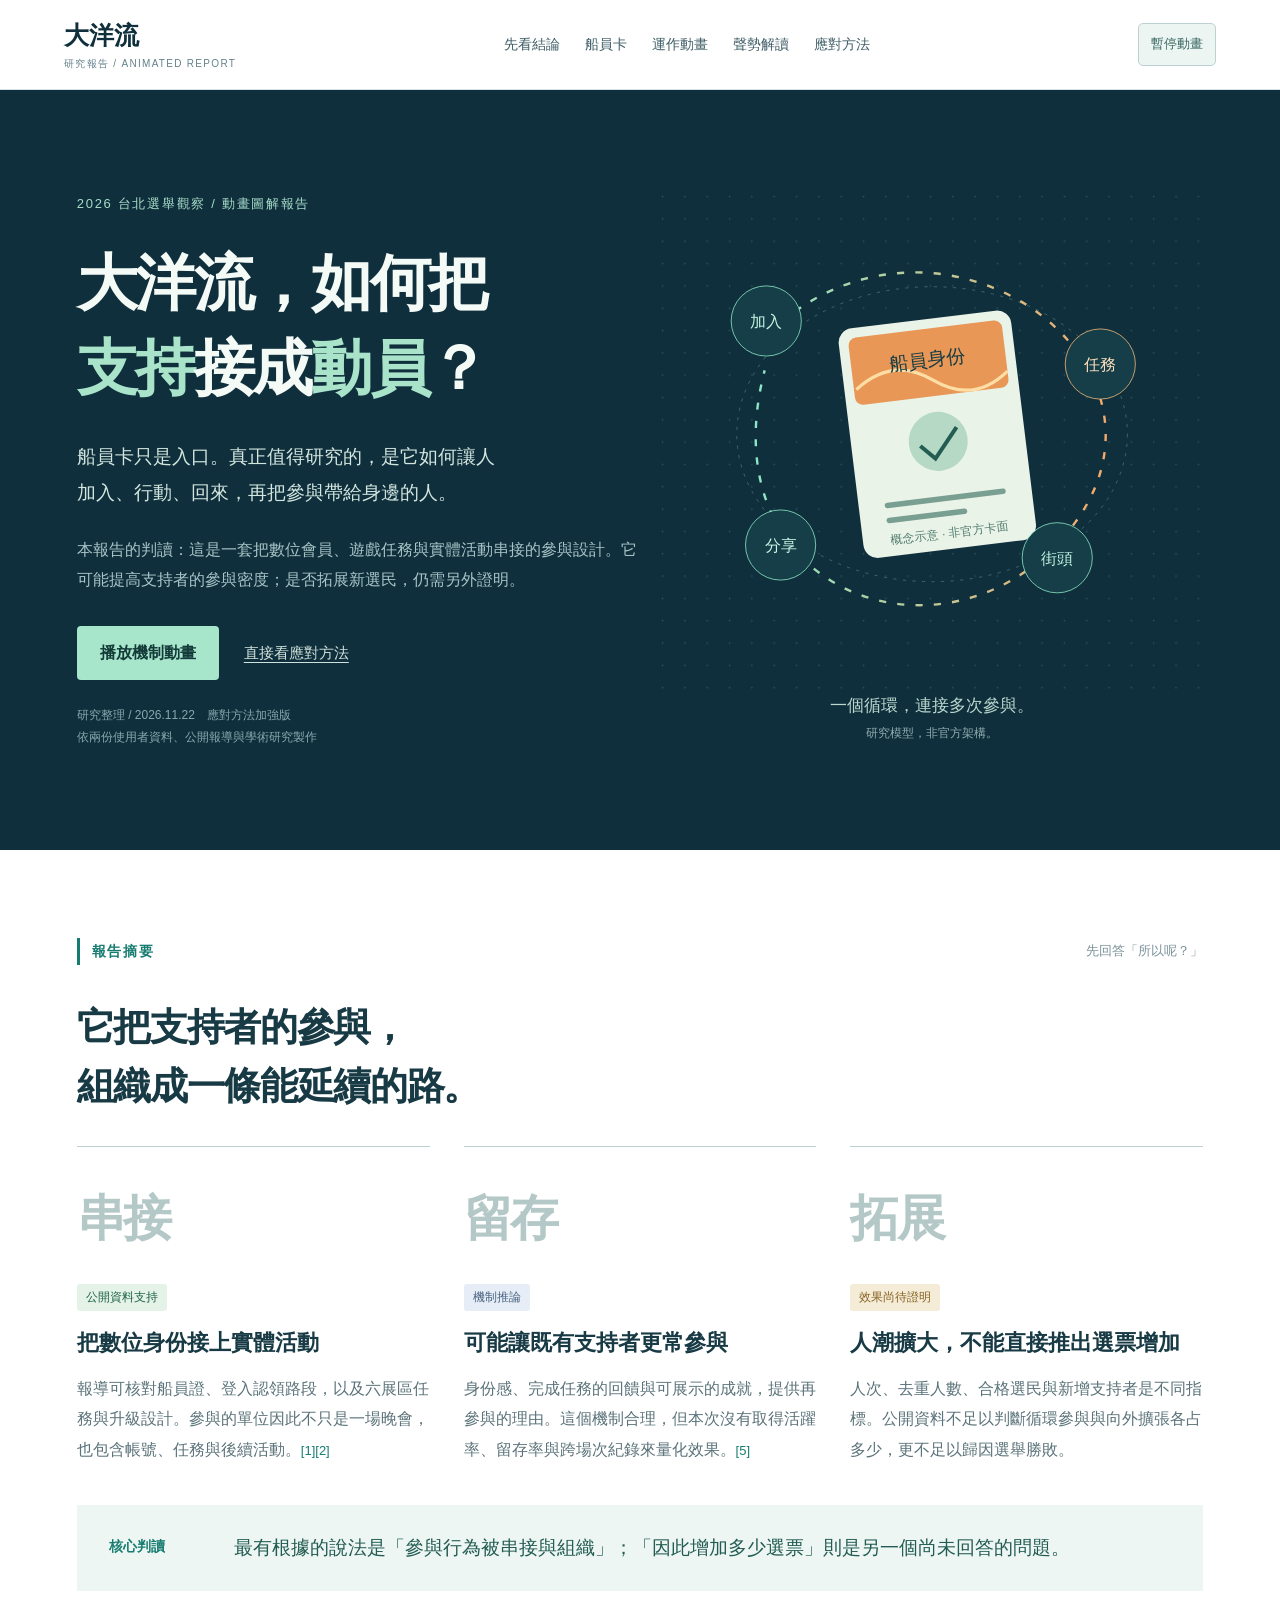
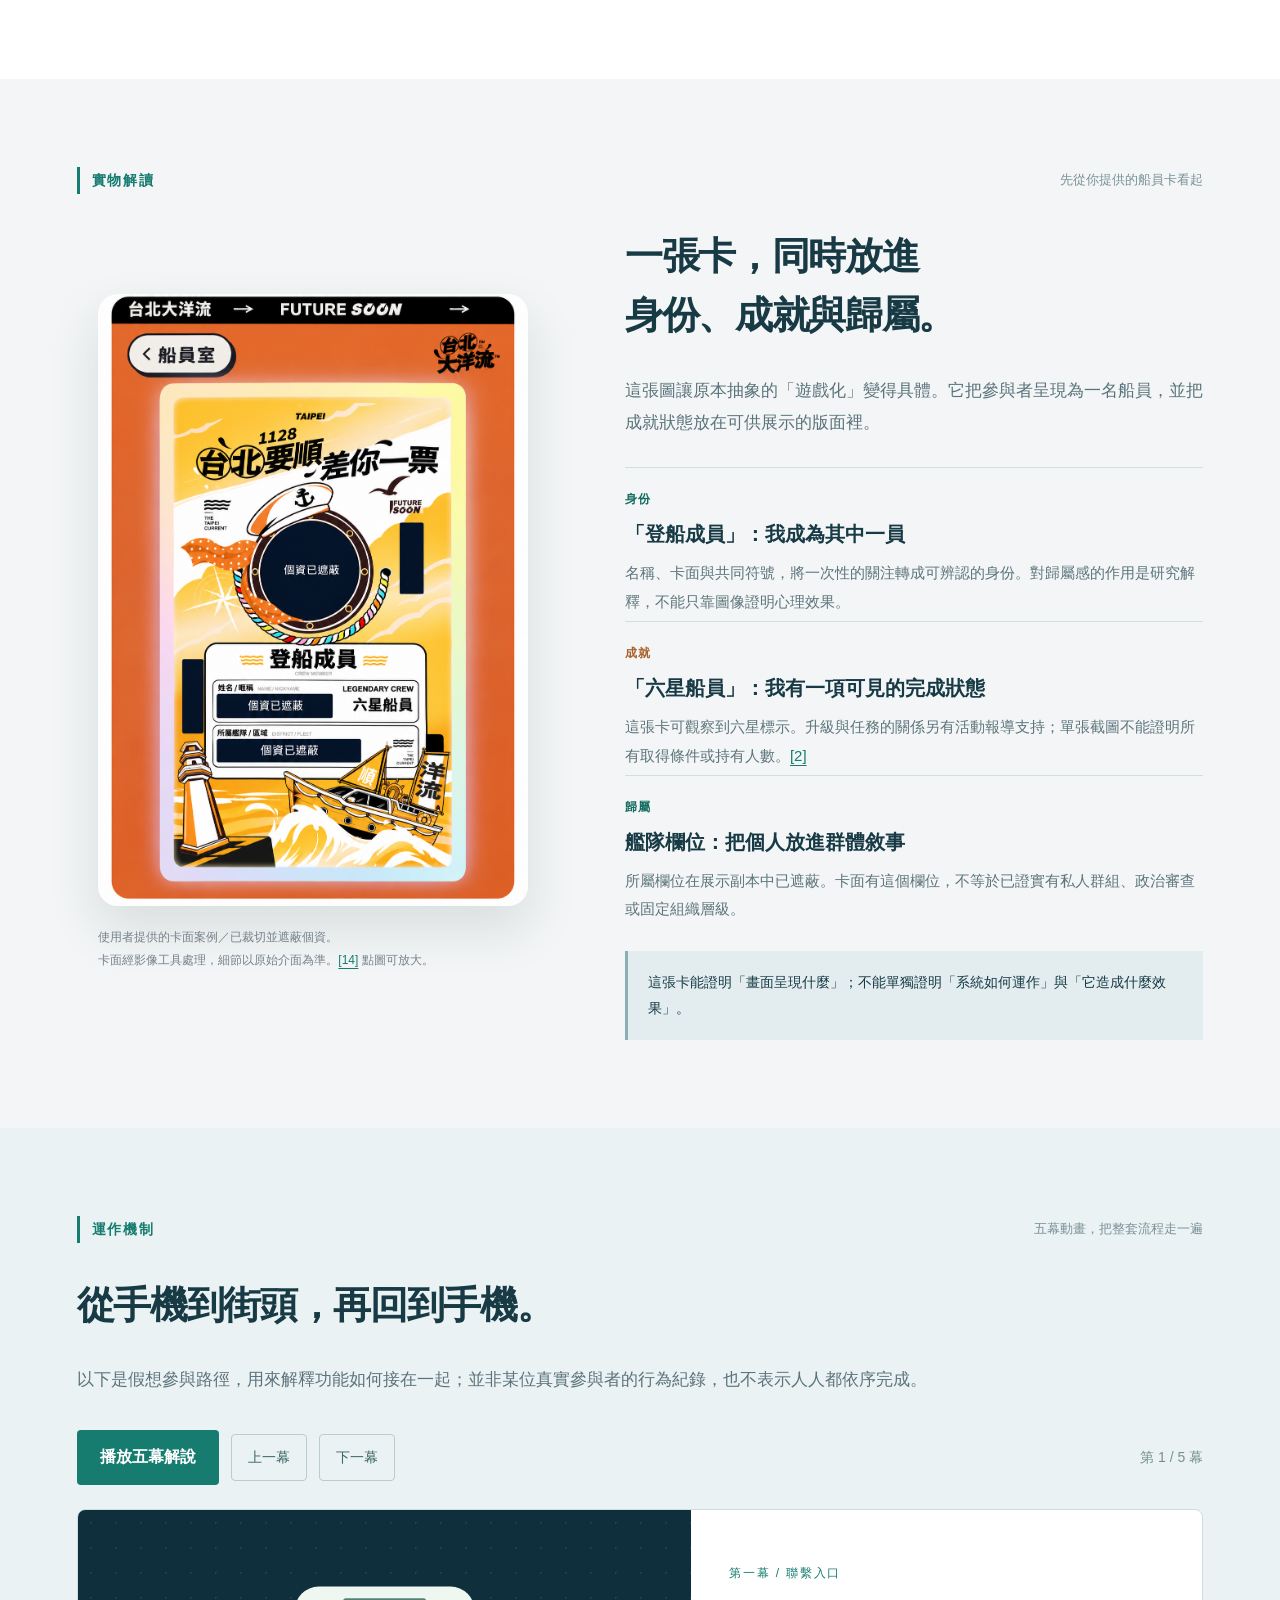
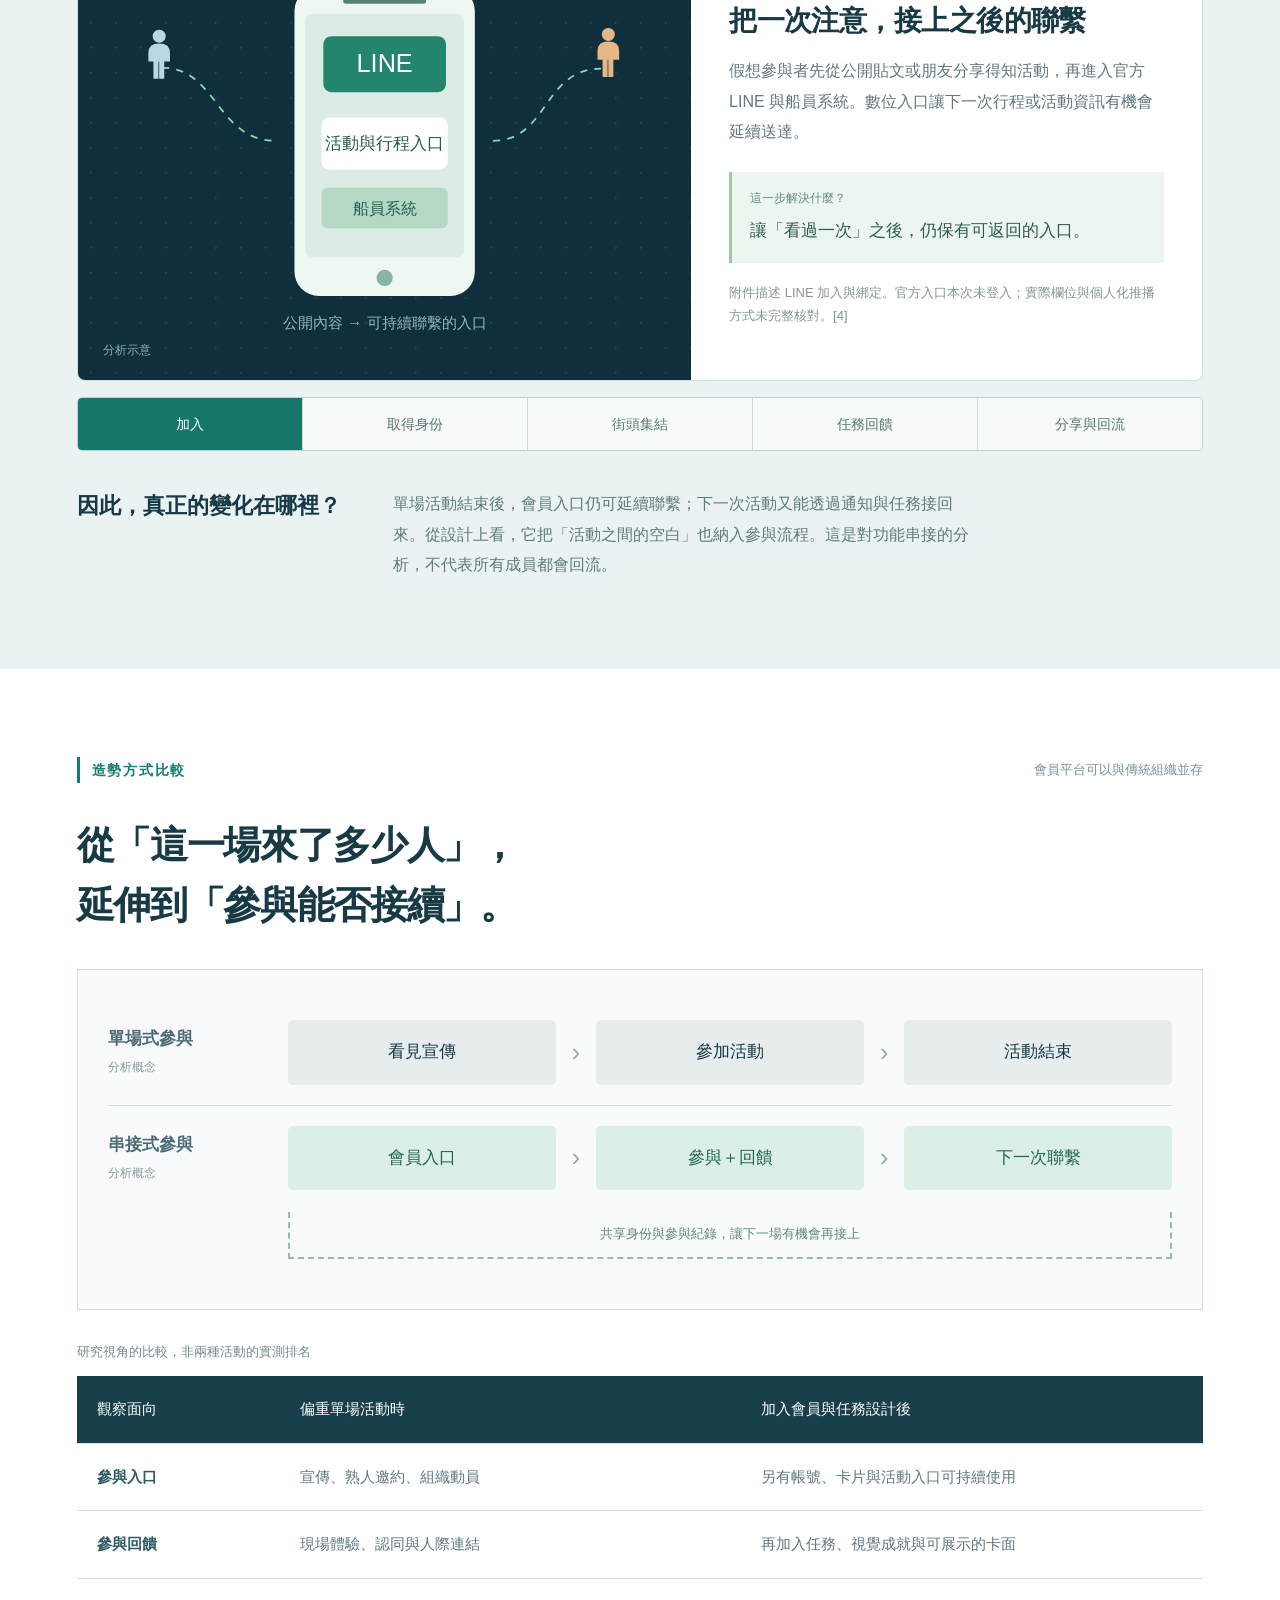
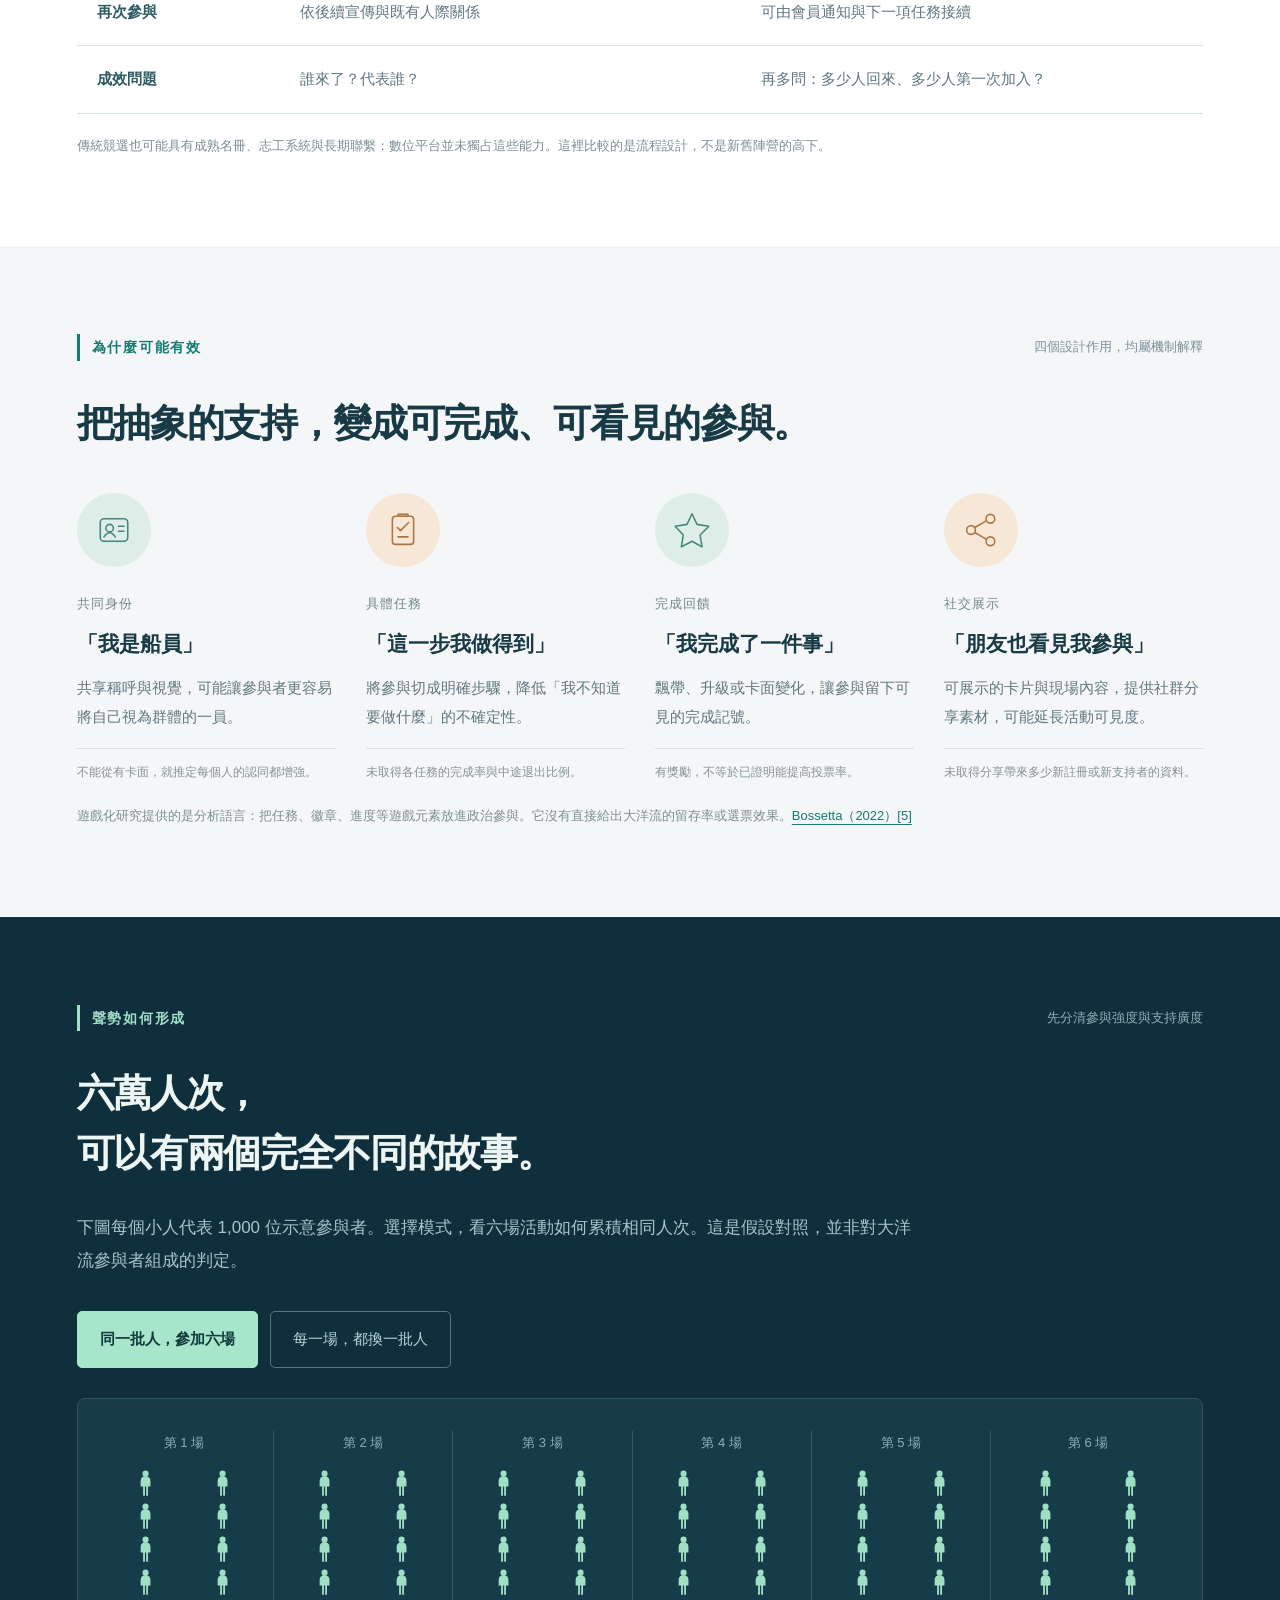
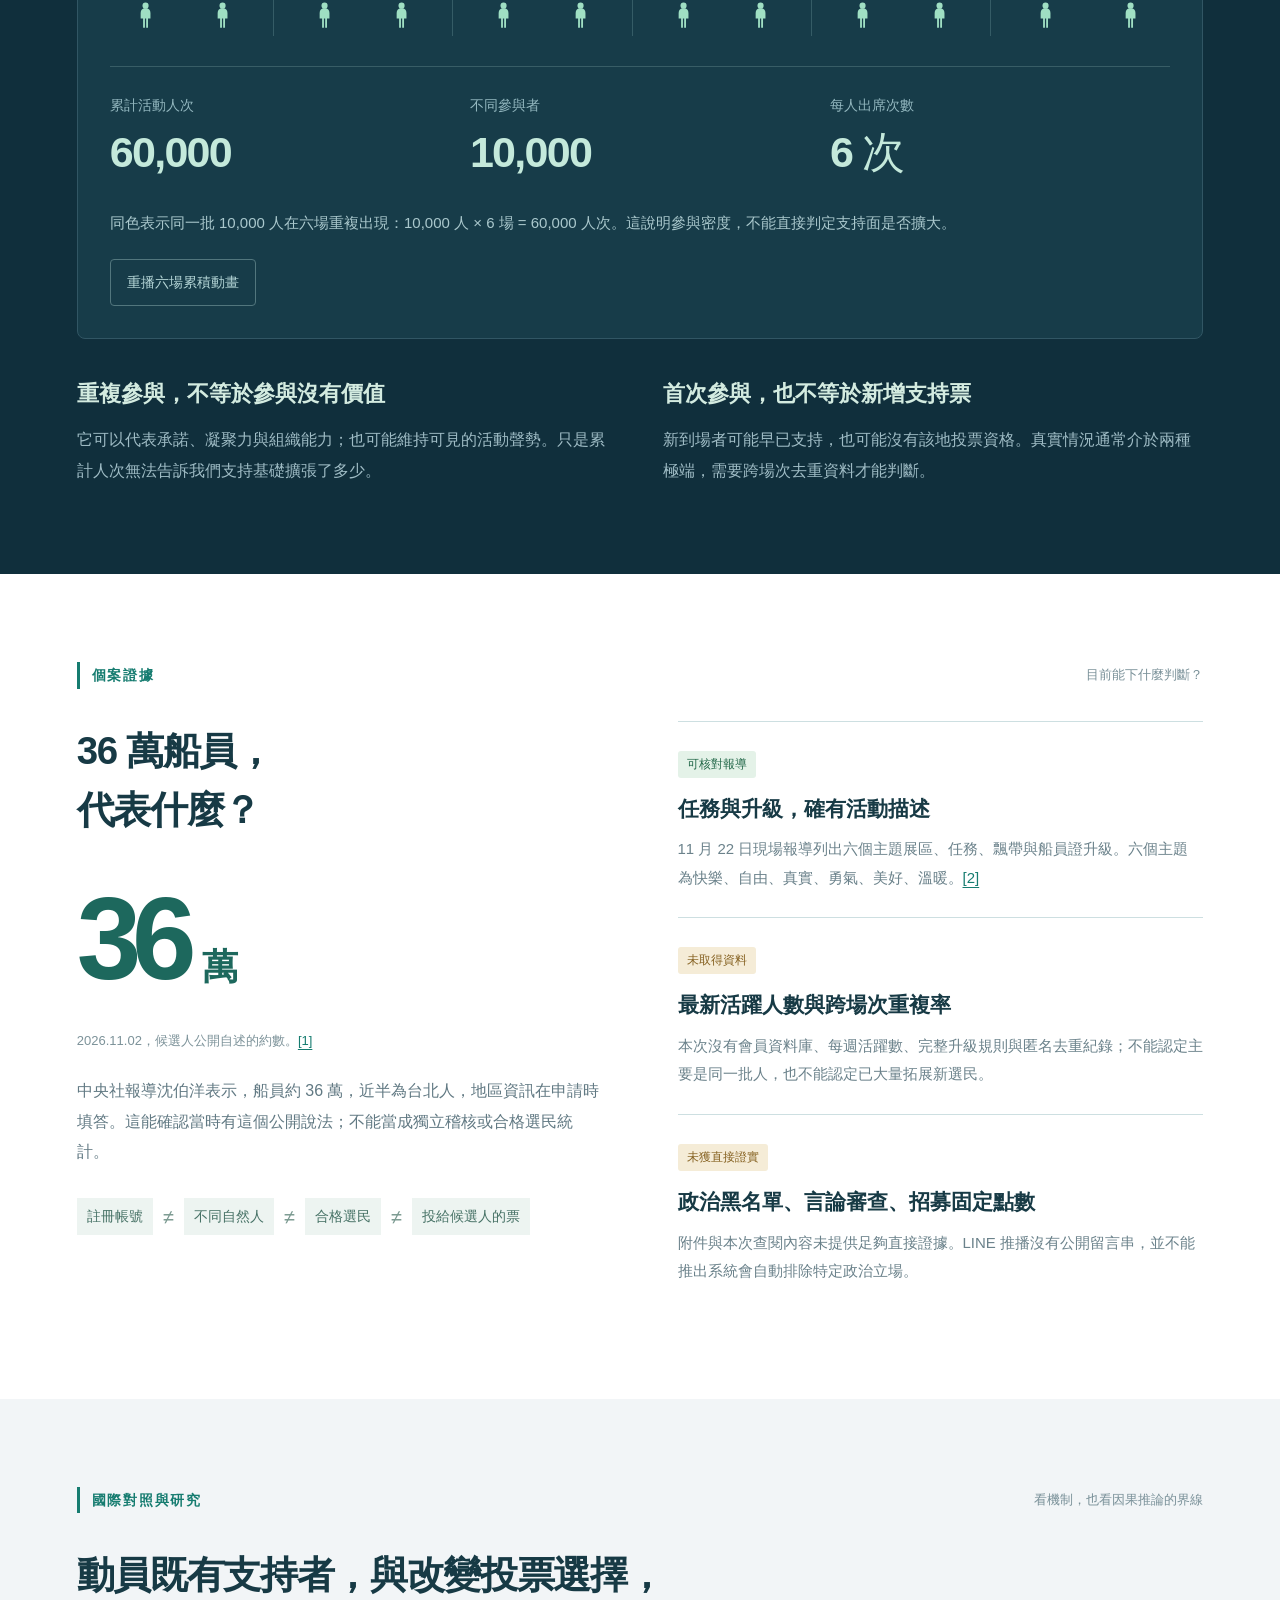
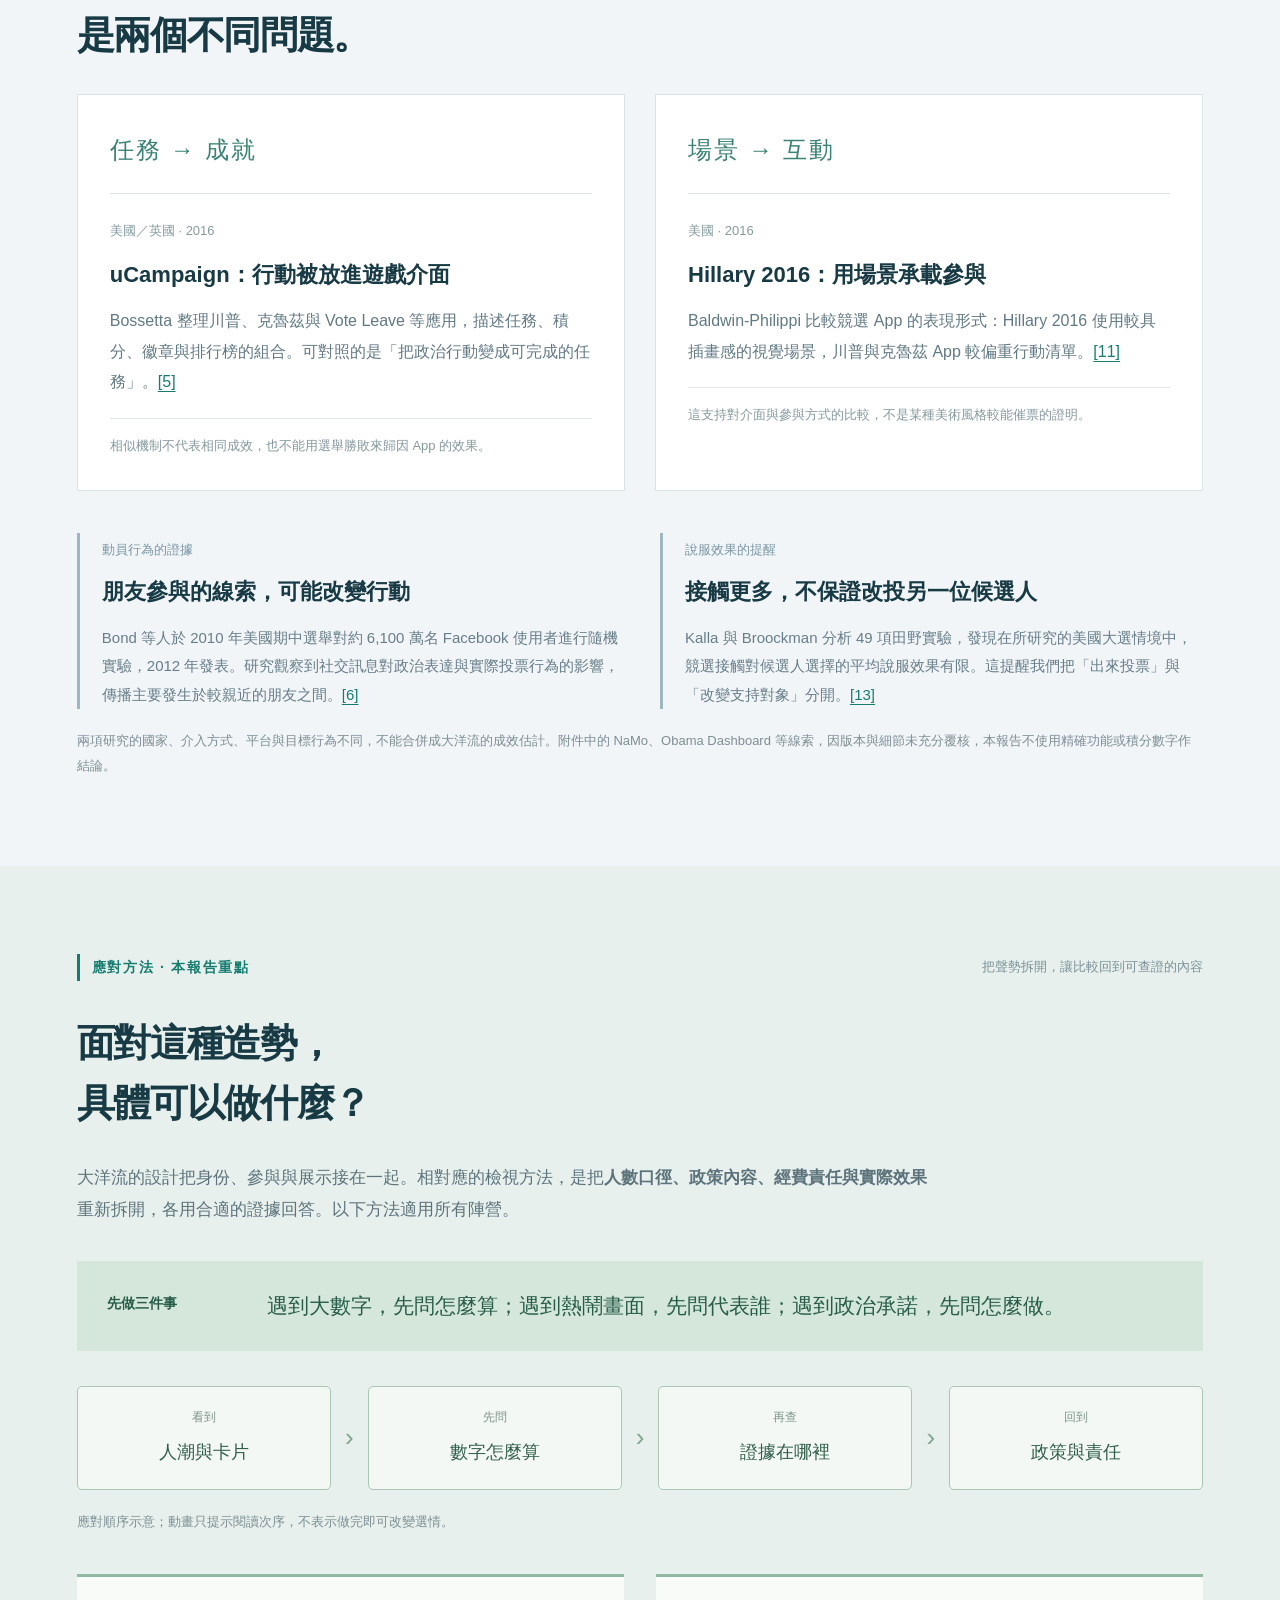
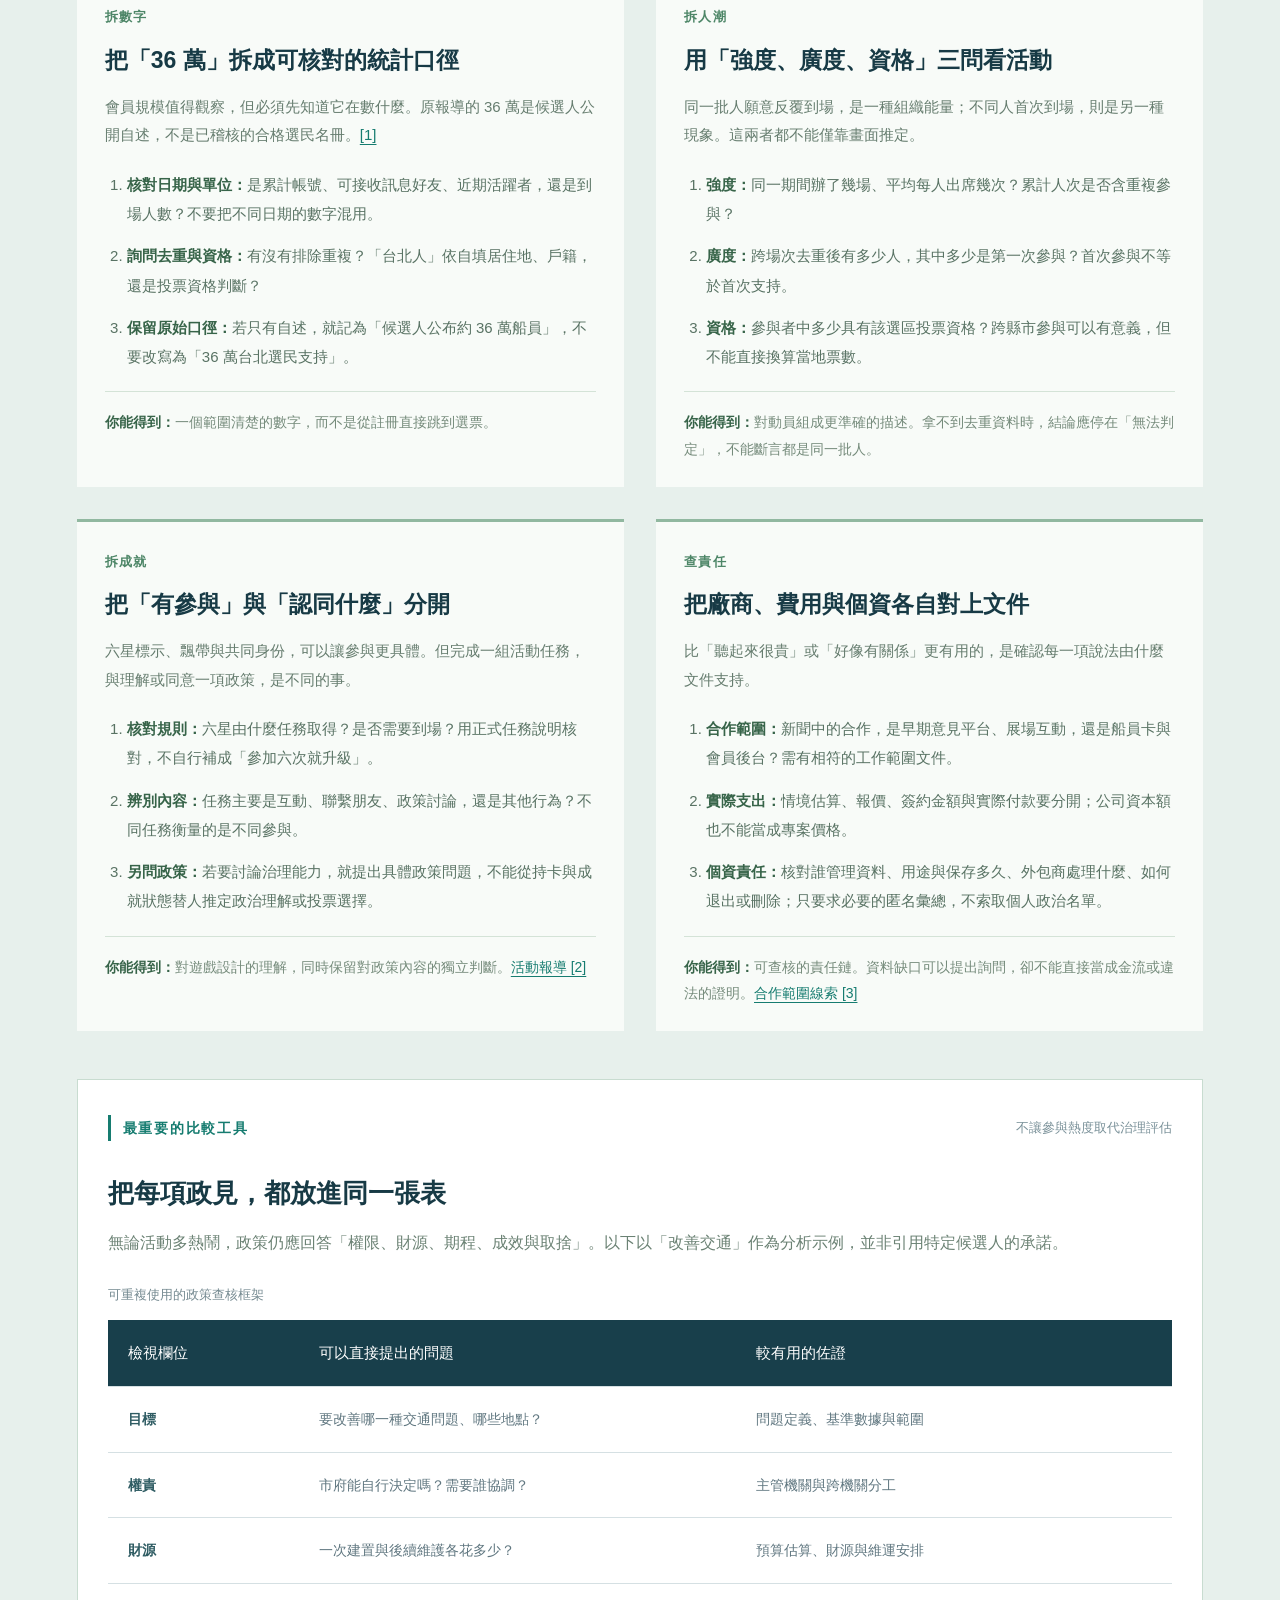
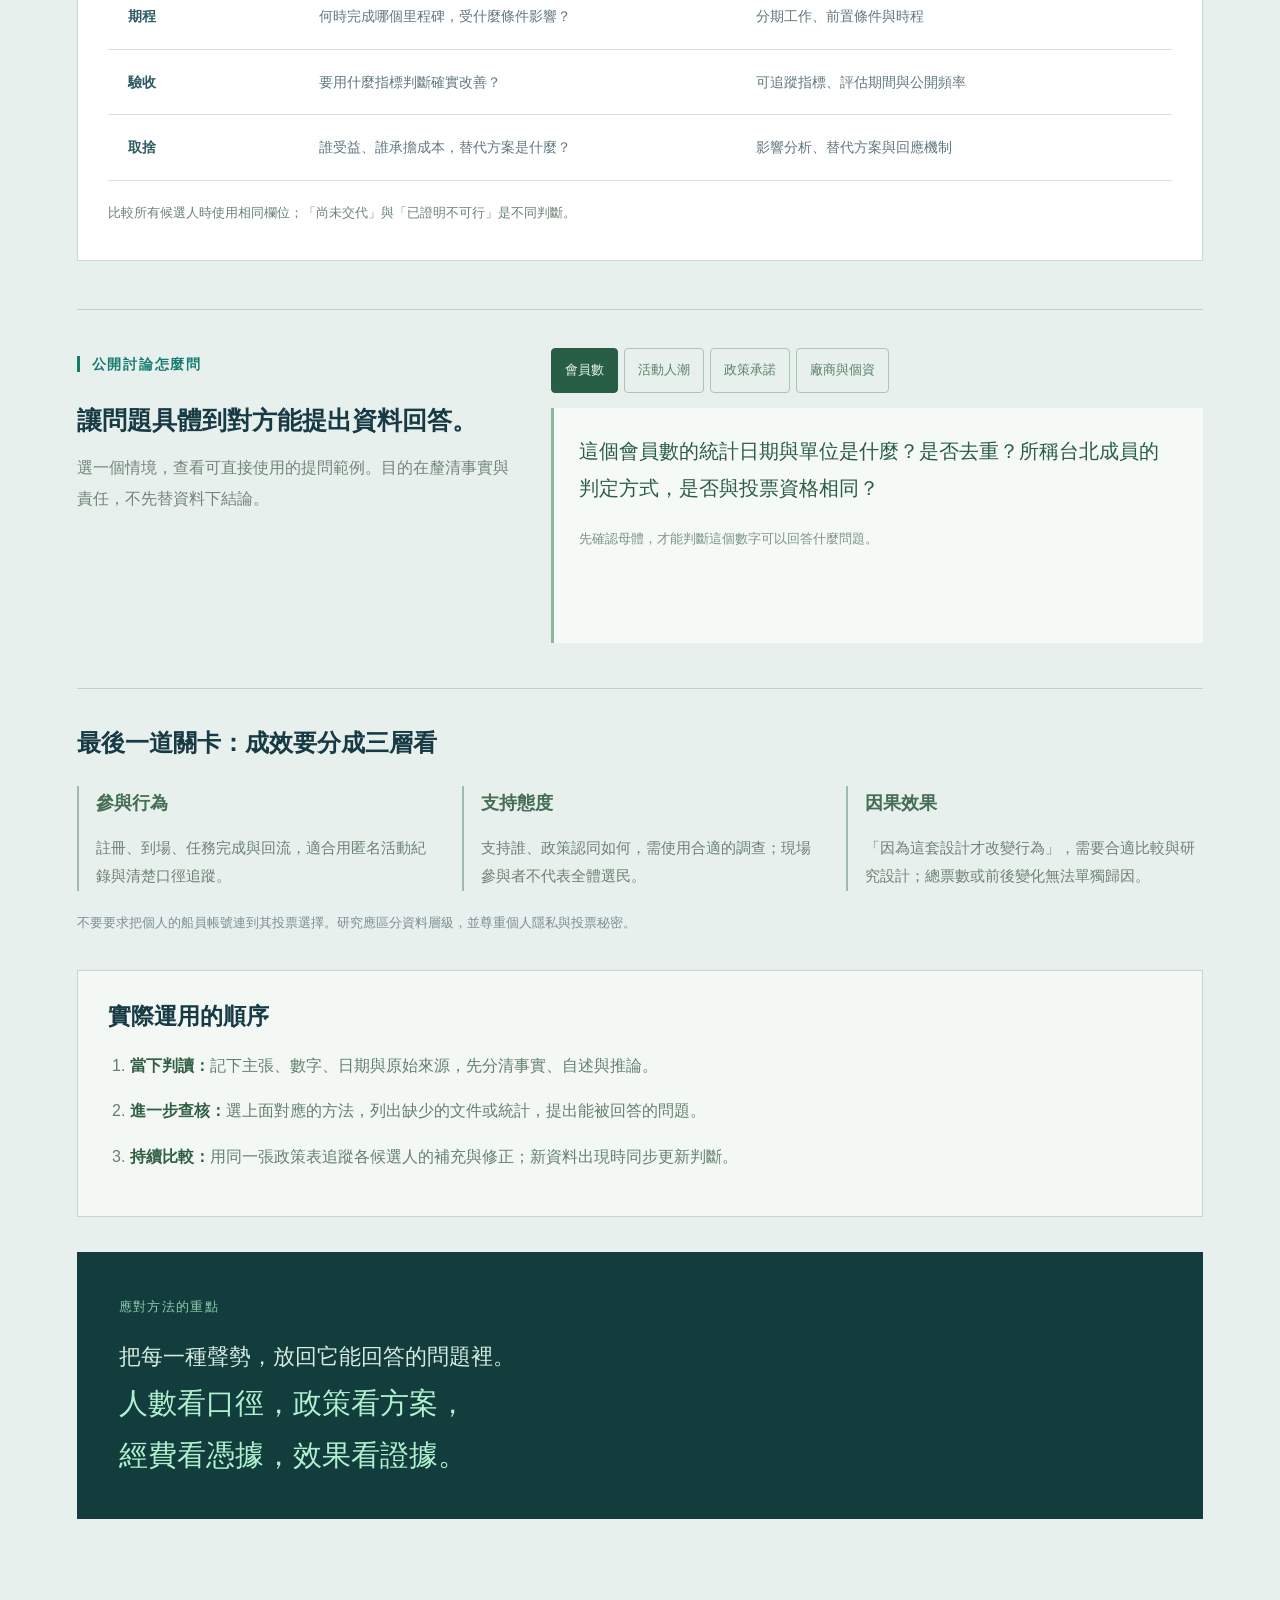
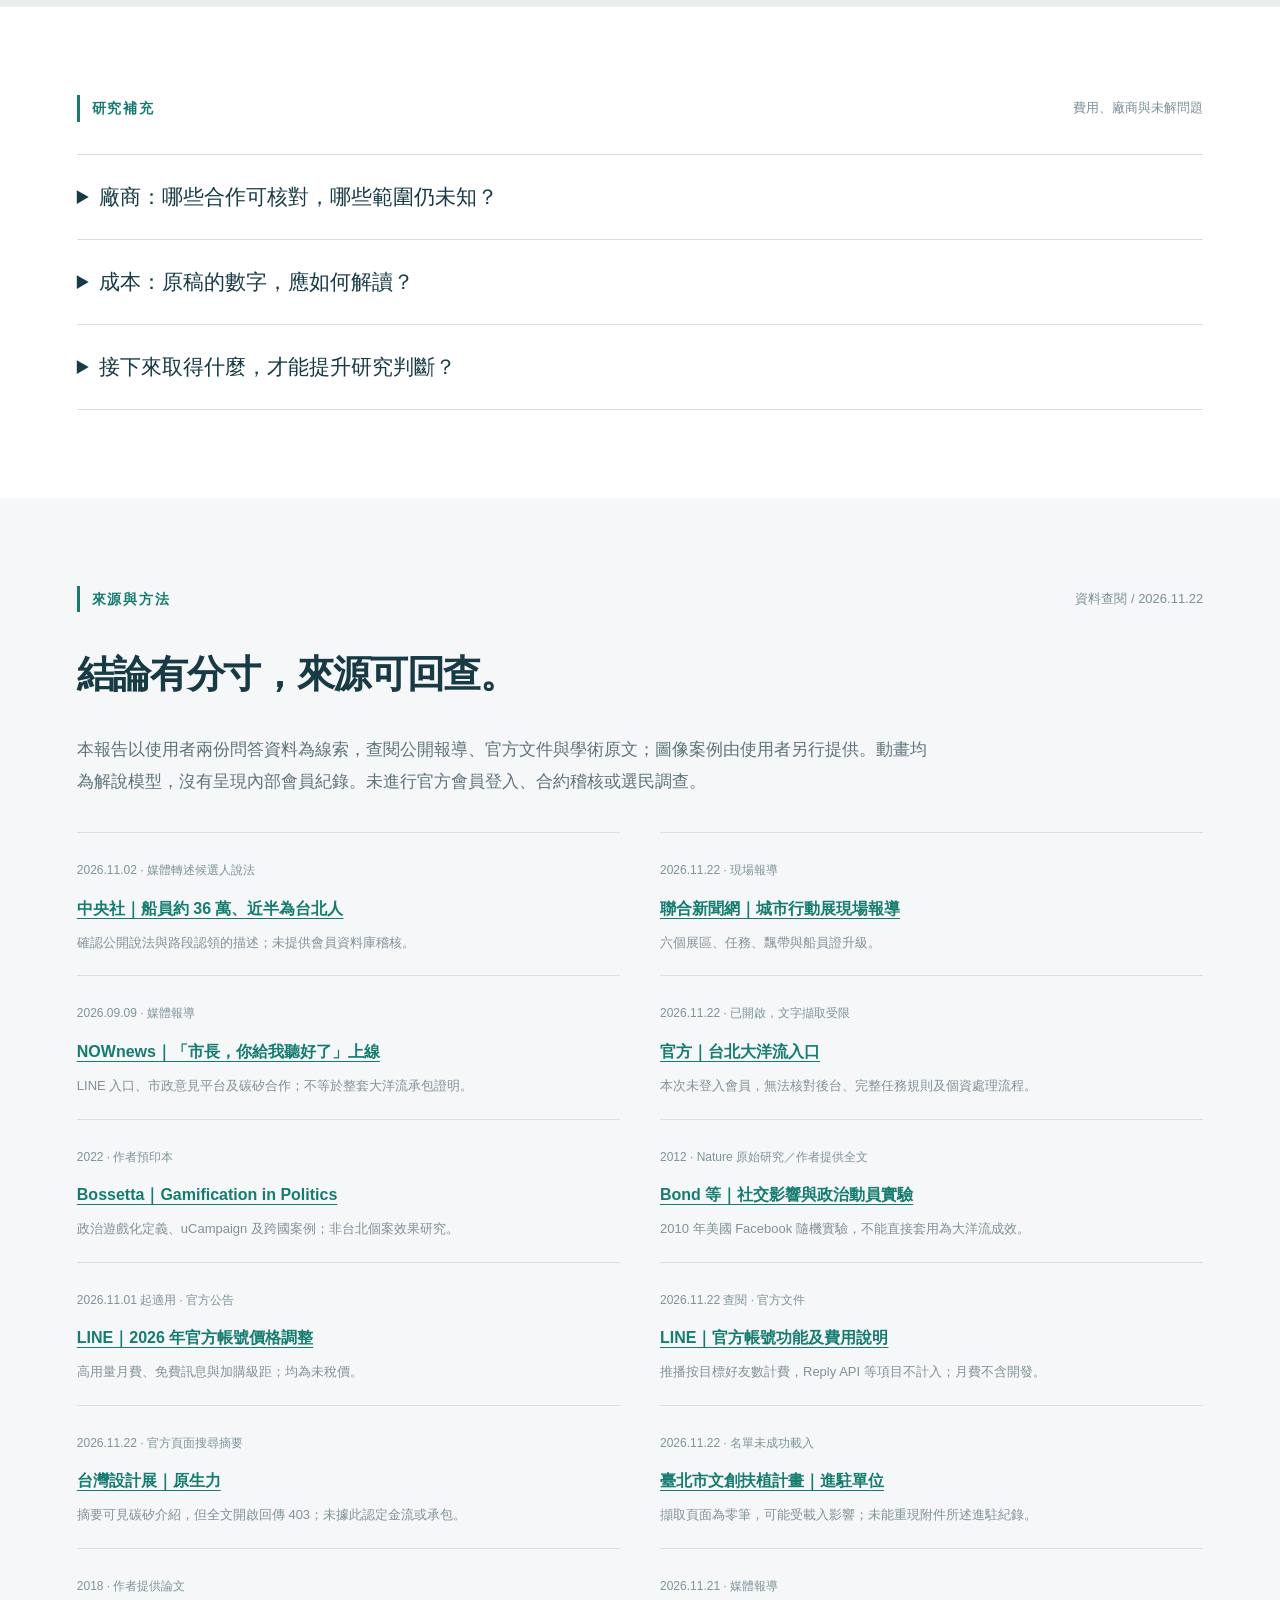
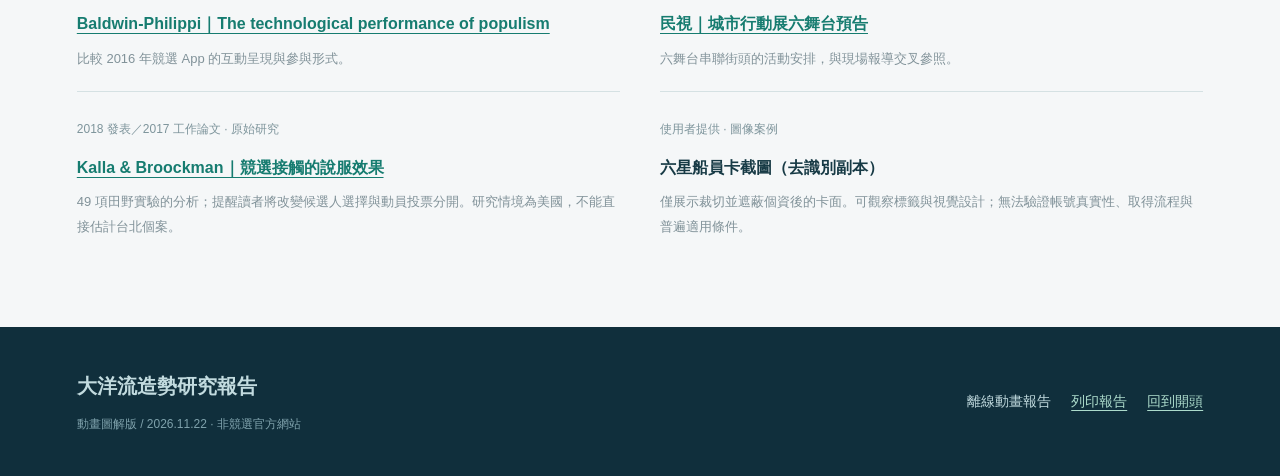
==== assets/ocean-current-report-standalone.html @ 0e842930 "feat: publish illustrated ocean-current report with response methods" ====
<!DOCTYPE html><html lang="zh-Hant"><head><meta charset="UTF-8"><meta name="viewport" content="width=device-width,initial-scale=1"><title>大洋流造勢研究報告｜從船員卡到持續動員</title><meta name="description" content="動畫研究報告：從去識別船員卡案例出發，解析身份、任務、街頭與分享如何串接，並區分參與密度、支持廣度與選票效果。"><meta property="og:type" content="website"><meta property="og:title" content="大洋流造勢研究報告｜動畫圖解版"><meta property="og:description" content="動畫拆解大洋流造勢，並提供數字查核、人潮判讀、政策比較、廠商與個資查核的具體應對方法。"><meta property="og:url" content="https://maskywg.github.io/ocean-current-report-20261122/"><meta property="og:image" content="https://maskywg.github.io/ocean-current-report-20261122/assets/share-response-20261122.png"><meta property="og:image:width" content="1200"><meta property="og:image:height" content="630"><meta property="og:image:alt" content="動畫研究報告：從船員卡到身份、任務、街頭與分享循環"><meta name="twitter:card" content="summary_large_image"><meta name="twitter:title" content="大洋流造勢研究報告｜動畫圖解版"><meta name="twitter:description" content="造勢機制與應對方法：查口徑、比政策、核憑據、驗效果。"><meta name="twitter:image" content="https://maskywg.github.io/ocean-current-report-20261122/assets/share-response-20261122.png"><meta name="twitter:image:alt" content="動畫研究報告：船員卡與持續參與循環"><style>:root{--navy:#102f3c;--ink:#173a45;--muted:#5d737c;--teal:#167c70;--mint:#a7e6cb;--orange:#d48546;--line:#d6e1e5;--pale:#f1f5f7}*{box-sizing:border-box}html{scroll-padding-top:110px}body{margin:0;background:#fff;color:var(--ink);font-family:-apple-system,BlinkMacSystemFont,'PingFang TC','Noto Sans TC','Microsoft JhengHei',sans-serif;font-size:17px;line-height:1.9}h1,h2,h3,p,figure{margin:0}p+p{margin-top:15px}a{color:var(--teal);text-underline-offset:4px}a:hover{color:#b66a36}button,input{font:inherit}button{cursor:pointer}a,button,input,summary{-webkit-tap-highlight-color:transparent}a:focus-visible,button:focus-visible,input:focus-visible,summary:focus-visible{outline:3px solid #e9a04f;outline-offset:5px}header{height:90px;position:sticky;top:0;z-index:30;display:flex;align-items:center;justify-content:space-between;padding:0 5%;background:#fff;border-bottom:1px solid var(--line);gap:25px}.read-progress{position:fixed;z-index:40;top:0;left:0;width:100%;height:3px;pointer-events:none}.read-progress i{display:block;background:var(--teal);height:100%;width:0}.brand{font-size:25px;line-height:1.3;color:var(--navy);text-decoration:none;font-weight:700;white-space:nowrap}.brand span{font-size:10px;letter-spacing:.13em;display:block;margin-top:5px;font-weight:500;color:#64818b}nav{display:flex;gap:25px}nav a{text-decoration:none;font-size:14px;color:#3d5c65;white-space:nowrap}.motion-toggle{border:1px solid #bed1d2;background:#edf5f2;color:#35645e;font-size:13px;border-radius:5px;padding:8px 12px;white-space:nowrap}.cover{display:grid;grid-template-columns:1.05fr 1fr;background:var(--navy);color:#f4faf6;padding:65px max(6%,calc((100vw - 1240px)/2));min-height:760px;gap:15px;align-items:center}.eyebrow{font-size:13px;letter-spacing:.13em;color:#a7ddc9;display:block;margin-bottom:25px}h1{font-size:clamp(39px,4.8vw,67px);line-height:1.38;letter-spacing:-.04em;font-weight:650;margin-bottom:28px}em{font-style:normal}h1 em{color:#a9e4ca}.cover-deck{font-size:19px;color:#d2e6df;line-height:1.9}.cover-answer{font-size:16px;color:#a7c4c6;max-width:560px;margin-top:24px}.cover-actions{display:flex;align-items:center;gap:25px;margin-top:30px}.button{background:var(--teal);color:white;border:0;border-radius:4px;padding:12px 23px;font-size:16px;font-weight:600;text-decoration:none;display:inline-block}.button:hover{background:#105a51;color:white}.cover .button{background:var(--mint);color:#143b39}.cover .text-link{color:#d0e2dc;font-size:15px}.report-meta{font-size:12px;color:#85a9ae;margin-top:25px;line-height:1.8}.cover-visual{min-width:0}.cover-visual svg{width:100%;display:block}.visual-caption{font-size:17px;color:#bad8cf;text-align:center}.visual-caption span{font-size:12px;display:block;color:#8dadaf}.section{padding:88px max(6%,calc((100vw - 1200px)/2))}.section-top{display:flex;align-items:center;gap:20px;justify-content:space-between;margin-bottom:32px}.kicker{font-size:14px;letter-spacing:.12em;font-weight:650;color:var(--teal);border-left:3px solid var(--teal);padding-left:12px}.section-note{font-size:13px;color:#7a9199}h2{font-size:clamp(29px,3vw,43px);line-height:1.55;letter-spacing:-.035em;font-weight:650;margin-bottom:30px}h3{font-size:22px;line-height:1.55;font-weight:650;margin-bottom:14px}.section-intro{max-width:850px;font-size:17px;color:var(--muted);margin-bottom:34px}.findings{display:grid;grid-template-columns:repeat(3,1fr);gap:34px}.findings article{border-top:1px solid #bcd1d2;padding-top:25px}.finding-word{display:block;font-size:49px;letter-spacing:-.05em;color:#b4c9c7;font-weight:650;margin-bottom:15px}.badge{font-size:12px;line-height:1.6;border-radius:3px;padding:4px 9px;display:inline-block;margin-bottom:15px}.confirmed{background:#e4f2e8;color:#206647}.analysis{background:#e6edf6;color:#486382}.unknown{background:#f5ecd7;color:#866222}.findings p{font-size:16px;color:#5b737a}.findings a{font-size:13px;text-decoration:none}.takeaway{margin-top:40px;background:#edf6f3;padding:25px 32px;display:grid;grid-template-columns:100px 1fr;gap:25px;align-items:start}.takeaway>span{font-size:14px;font-weight:600;color:var(--teal);padding-top:3px}.takeaway p{font-size:19px;color:#235c52;font-weight:500}.card-section{background:#f3f5f6}.card-layout{display:grid;grid-template-columns:.9fr 1.1fr;gap:75px;align-items:center}.card-figure{max-width:430px;margin:auto}.image-open{border:0;padding:0;background:transparent;display:block;box-shadow:0 22px 50px #1d3e4020;border-radius:20px;overflow:hidden;line-height:0}.image-open img{width:100%;height:auto;display:block}.card-figure figcaption{font-size:12px;color:#75828b;line-height:1.9;margin-top:20px}.card-reading>p{color:#5a737b;font-size:17px;margin-bottom:28px}.card-reading article{border-top:1px solid #d2dfe0;padding:20px 0 5px}.card-marker{font-size:12px;color:#166c60;font-weight:650;letter-spacing:.12em;display:block;margin-bottom:8px}.card-marker.orange{color:#aa622d}.card-reading h3{font-size:20px;margin-bottom:9px}.card-reading article p{font-size:15px;color:#5d757c}.small-callout{font-size:14px;padding:18px 20px;background:#e3edef;border-left:3px solid #8aaeb4;margin-top:22px}.engine-section{background:#eaf2f3}.film-controls{display:flex;align-items:center;gap:12px;margin:25px 0 24px;flex-wrap:wrap}.sub-button{border:1px solid #b8cdcd;border-radius:4px;background:transparent;color:#3e6967;padding:9px 16px;font-size:14px}.sub-button:hover{background:#dcece6}.film-controls>span{font-size:14px;color:#78918f;margin-left:auto}.film{display:grid;grid-template-columns:1.2fr 1fr;background:white;border:1px solid #ccdfe0;border-radius:8px;overflow:hidden}.scene-stage{position:relative;min-height:470px;background:#102f3c;display:flex;align-items:center;justify-content:center}.scene-grid{position:absolute;inset:0;background-image:radial-gradient(#436270 1px,transparent 1px);background-size:25px 25px;opacity:.4}#scene-art{position:relative;width:100%}#scene-art svg{width:100%;display:block}.scene-label{position:absolute;bottom:18px;left:25px;color:#8cafba;font-size:12px}.scene-text{padding:45px 38px;display:flex;flex-direction:column;justify-content:center;min-height:470px}.scene-overline{font-size:12px;letter-spacing:.15em;color:var(--teal);margin-bottom:14px}.scene-text h3{font-size:28px;letter-spacing:-.02em}.scene-text>p{font-size:16px;color:#62777e}.mechanism-result{background:#edf5f1;border-left:3px solid #a0c5b1;padding:15px 18px;margin:24px 0 18px}.mechanism-result span{display:block;font-size:12px;color:#66887b;margin-bottom:6px}.mechanism-result strong{font-size:17px;color:#315e4b;font-weight:550}.scene-text .scene-boundary{font-size:13px;color:#869498;line-height:1.8}.film-steps{display:flex;gap:0;border:1px solid #bbd2d1;background:white;margin-top:16px;border-radius:5px;overflow:hidden}.film-steps button{flex:1;background:#f6faf8;color:#5a7775;border:0;border-right:1px solid #c9ddd7;padding:13px 7px;font-size:14px}.film-steps button:last-child{border:0}.film-steps button.active{background:#17766a;color:white}.analysis-paragraph{max-width:900px;margin-top:38px;display:grid;grid-template-columns:.65fr 1.35fr;gap:35px}.analysis-paragraph h3{font-size:22px}.analysis-paragraph p{font-size:16px;color:#607c7d}.comparison-diagram{border:1px solid #cfdee0;margin:35px 0 30px;padding:30px;background:#f8fafb}.lane{display:grid;grid-template-columns:150px 1fr;gap:30px;align-items:center;padding:20px 0}.lane>span{font-size:17px;color:#4d6b75;font-weight:600;line-height:1.6}.lane small{font-size:12px;font-weight:400;color:#8a9b9e}.lane-nodes{display:flex;align-items:center;justify-content:space-between;gap:16px;position:relative}.lane b{font-size:17px;font-weight:500;padding:16px 25px;background:#e7edef;border-radius:5px;text-align:center;flex:1;white-space:nowrap}.lane i{font-style:normal;color:#94a9ae;font-size:25px}.connected{border-top:1px solid #d0dfdf}.connected b{background:#dbefe6;color:#236655}.return-line{grid-column:2;font-size:13px;color:#608b7a;border-bottom:2px dashed #93bda8;border-left:2px dashed #93bda8;border-right:2px dashed #93bda8;padding:10px;text-align:center;margin-top:-8px;animation:lineglow 4s infinite}.table-wrap{overflow:auto}table{border-collapse:collapse;width:100%;font-size:15px;text-align:left}caption{text-align:left;color:#758a91;font-size:13px;margin-bottom:12px}th,td{padding:19px 20px;border-bottom:1px solid #d5e0e3;vertical-align:top}thead{background:#183f4b;color:white}thead th{font-weight:500}tbody th{width:18%;color:#2f5c63}tbody td{color:#607780;width:41%}.caption{font-size:13px;color:#7c8e94;line-height:1.9;margin-top:20px}.psychology{background:#f4f6f7}.psych-grid{display:grid;grid-template-columns:repeat(4,1fr);gap:30px}.psych-grid article{padding-top:10px}.psych-icon{color:#44887b;background:#deede7;width:74px;height:74px;border-radius:50%;padding:17px;margin-bottom:20px}.psych-icon svg{width:100%;height:100%}.psych-grid article:nth-child(even) .psych-icon{background:#f7e7d7;color:#ac7642}.psych-grid article>span{font-size:13px;color:#71888b;letter-spacing:.08em}.psych-grid h3{font-size:21px;margin-top:9px}.psych-grid p{font-size:15px;color:#5f777e}.psych-grid small{display:block;font-size:12px;color:#839396;margin-top:17px;border-top:1px solid #d7e1e2;padding-top:12px}.crowd-section{background:#102f3c;color:#edf6f2}.crowd-section .kicker{color:#a2dfc7;border-color:#a2dfc7}.crowd-section .section-note{color:#8fb0b9}.crowd-section .section-intro{color:#aac4cc}.mode-switch{display:flex;gap:12px;margin:30px 0}.mode-switch button{padding:13px 22px;font-size:15px;border-radius:5px;border:1px solid #52757e;background:transparent;color:#b6d3d8}.mode-switch button.active{background:#a7e6cb;border-color:#a7e6cb;color:#123d3c;font-weight:600}.crowd-simulator{background:#173c49;border:1px solid #315664;border-radius:8px;padding:32px}.crowd-chart{display:grid;grid-template-columns:repeat(6,1fr);gap:15px;min-height:205px}.crowd-event>span{font-size:13px;color:#8db1b9;display:block;text-align:center;margin-bottom:15px}.crowd-people{display:grid;grid-template-columns:repeat(2,1fr);gap:6px}.crowd-people svg{width:100%;height:27px;color:#9fdfc3;opacity:1;animation:personin .6s both;animation-delay:calc(var(--event)*.28s + var(--person)*.025s)}.crowd-event:not(:last-child){border-right:1px solid #355c66;padding-right:15px}.crowd-totals{display:grid;grid-template-columns:repeat(3,1fr);gap:20px;border-top:1px solid #385d66;margin-top:30px;padding-top:25px}.crowd-totals span{display:block;font-size:14px;color:#93b7bf}.crowd-totals strong{font-size:43px;line-height:1.6;color:#c4e9db;font-weight:550;letter-spacing:-.04em}.crowd-caption{color:#aac8cd;font-size:15px;max-width:850px;margin:22px 0}.crowd-simulator .sub-button{border-color:#52767d;color:#b5d6d7}.crowd-simulator .sub-button:hover{background:#27515b}.two-conclusions{display:grid;grid-template-columns:1fr 1fr;gap:45px;margin-top:38px}.two-conclusions h3{font-size:22px;color:#d3ebe0}.two-conclusions p{font-size:16px;color:#9fbcc5}.evidence-layout{display:grid;grid-template-columns:1fr 1fr;gap:75px}.member-number{font-size:116px;line-height:1.2;font-weight:650;letter-spacing:-.08em;color:#1d685d;margin:20px 0}.member-number small{font-size:36px;letter-spacing:0;margin-left:15px}.number-date{font-size:13px;color:#7c9299;margin-bottom:23px}.evidence-layout>div>p:not(.number-date){font-size:16px;color:#617983}.stat-bridge{display:flex;align-items:center;flex-wrap:wrap;gap:8px 10px;margin-top:30px;font-size:14px}.stat-bridge span{padding:5px 10px;background:#edf4f1;color:#477266}.stat-bridge b{font-size:20px;font-weight:400;color:#7a9990}.evidence-list article{border-top:1px solid #cddfe1;padding:25px 0}.evidence-list h3{font-size:21px;margin-bottom:10px}.evidence-list p{font-size:15px;color:#6b828b}.world-section{background:#f2f5f7}.global-cases{display:grid;grid-template-columns:1fr 1fr;gap:30px}.global-cases article{background:white;border:1px solid #d9e4e6;padding:32px}.case-icon{font-size:24px;color:#3a8275;letter-spacing:.08em;border-bottom:1px solid #d9e6df;padding-bottom:20px;margin-bottom:20px}.case-year{font-size:13px;color:#859b9f}.global-cases h3{font-size:22px;margin-top:12px}.global-cases p{font-size:16px;color:#617984}.global-cases .case-limit{font-size:13px;border-top:1px solid #e0e9ea;padding-top:15px;margin-top:20px;color:#85999f}.study-pair{display:grid;grid-template-columns:1fr 1fr;gap:40px;margin-top:42px}.study-pair article{padding-left:22px;border-left:3px solid #9db7c1}.study-label{font-size:13px;color:#7b97a5}.study-pair h3{font-size:22px;margin-top:10px}.study-pair p{font-size:15px;color:#667e89}.response-section{background:#e7f0ec}.response-rows article{display:grid;grid-template-columns:140px 1fr;gap:30px;border-top:1px solid #c3d5ca;padding:27px 0}.response-rows article>span{font-size:17px;color:#50806b;font-weight:600}.response-rows h3{font-size:22px;margin-bottom:9px}.response-rows p{font-size:16px;color:#617d72}.closing-thesis{margin-top:35px;background:#123d3c;color:#d6ece1;padding:38px 42px}.closing-thesis>span{font-size:13px;color:#8dcbb0;letter-spacing:.1em}.closing-thesis p{font-size:22px;line-height:1.8;margin-top:15px}.closing-thesis em{font-size:29px;color:#aff0cf}.appendix details{border-top:1px solid #d4e0e2;padding:22px 0}.appendix details:last-child{border-bottom:1px solid #d4e0e2}.appendix summary{font-size:21px;cursor:pointer}.details-body{padding:20px 25px 0;max-width:1000px;color:#647c85;font-size:16px}.mini-calc{background:#eff5f5;padding:25px;margin-top:25px;max-width:750px}.mini-calc h3{font-size:21px}.mini-calc>p{font-size:14px}.calc-fields{display:grid;grid-template-columns:1fr 1fr;gap:20px;margin:20px 0}.calc-fields label{font-size:14px;color:#52786f}.calc-fields input{display:block;width:100%;border:1px solid #bacfca;background:white;color:#285f54;border-radius:4px;padding:10px 15px;margin-top:8px}#cost-total{display:block;font-size:32px;font-weight:600;color:#206f5a}.sources{background:#f5f7f8}.source-grid{display:grid;grid-template-columns:1fr 1fr;gap:20px 40px}.source{border-top:1px solid #d5e1e3;padding-top:20px;scroll-margin-top:110px}.source>span{font-size:12px;color:#7d949b}.source h3{font-size:16px;line-height:1.7;margin:9px 0}.source p{font-size:13px;line-height:1.9;color:#819299}.source h3 a{text-decoration-thickness:1px}footer{padding:40px 6%;background:var(--navy);color:#c2dbdf;display:flex;justify-content:space-between;gap:30px}footer strong{font-size:20px}footer p{font-size:12px;color:#7fa2ac;margin-top:8px}.footer-actions{display:flex;gap:20px;align-items:center;font-size:14px}footer a{color:#acdbcb}.footer-actions button{background:transparent;color:#acdbcb;border:0;padding:0;text-decoration:underline;font-size:14px;text-underline-offset:4px}dialog{max-width:min(94vw,850px);max-height:94vh;border:0;border-radius:10px;padding:15px;background:#edf2f3}dialog::backdrop{background:#051a24db}dialog>button{display:block;margin:0 0 10px auto;padding:8px 20px;background:#173e49;color:white;border:0;border-radius:4px}dialog img{display:block;max-width:100%;max-height:82vh;width:auto;margin:auto}.skip{position:fixed;z-index:100;top:-100px;background:white;padding:10px}.skip:focus{top:10px}.flow-line{stroke-dasharray:9 14;animation:flow 12s linear infinite}.hero-card{animation:float 7s ease-in-out infinite}.satellite{animation:breathe 4s ease-in-out infinite}.s-b{animation-delay:1s}.s-c{animation-delay:2s}.s-d{animation-delay:3s}.diagram-path{stroke-dasharray:8 8;animation:flow 4s linear infinite}.signal{animation:breathe 2.4s ease-in-out infinite}.badge-pop{animation:badgepop 3s infinite;animation-delay:calc(var(--i)*.25s);transform-box:fill-box;transform-origin:center}.traveller{animation:travel 7s ease-in-out infinite}.scene-enter{animation:sceneenter .6s ease-out both}.scene-text.scene-enter{animation-duration:.4s}.motion-paused *, .motion-paused *:before,.motion-paused *:after{animation-play-state:paused!important}.motion-paused .scene-enter{animation:none!important}.motion-paused .crowd-people svg{animation:none!important;opacity:1}.reduced .scene-enter{animation:none!important}@keyframes flow{to{stroke-dashoffset:-200}}@keyframes float{50%{transform:translateY(-10px) rotate(-3deg)}}@keyframes breathe{50%{opacity:.6}}@keyframes lineglow{50%{border-color:#3d8f71}}@keyframes personin{from{opacity:0;transform:translateY(9px)}to{opacity:1;transform:translateY(0)}}@keyframes badgepop{0%,75%,100%{transform:scale(1)}85%{transform:scale(1.13)}}@keyframes travel{0%,12%{transform:translateX(0)}75%,100%{transform:translateX(300px)}}@keyframes sceneenter{from{opacity:.2;transform:translateY(9px)}to{opacity:1;transform:translateY(0)}}@media(max-width:1020px){header{gap:15px;padding:0 4%}nav{gap:15px}nav a{font-size:13px}.cover{padding:50px 5%;min-height:700px;grid-template-columns:1.1fr 1fr}.cover-deck{font-size:17px}.cover-answer{font-size:15px}.cover-visual{margin-right:-20px}h1{font-size:49px}.section{padding:65px 5%}.card-layout{gap:40px}.scene-stage,.scene-text{min-height:460px}.scene-text{padding:30px 25px}.scene-text h3{font-size:25px}.scene-text>p{font-size:15px}.psych-grid{gap:22px}.psych-grid h3{font-size:19px}.lane{grid-template-columns:125px 1fr;gap:20px}.lane b{padding:15px;font-size:15px}.evidence-layout{gap:45px}.crowd-totals strong{font-size:36px}.global-cases article{padding:25px}}@media(max-width:720px){html{scroll-padding-top:112px}header{height:auto;min-height:100px;display:grid;grid-template-columns:1fr auto;padding:13px 5% 10px;gap:9px 10px}.brand{font-size:21px}.brand span{font-size:9px}.motion-toggle{font-size:12px;padding:6px 9px}nav{grid-row:2;grid-column:1/-1;gap:22px;overflow-x:auto;padding-top:3px}nav a{font-size:13px;flex-shrink:0}.cover{display:block;padding:36px 6% 28px;min-height:0}.eyebrow{font-size:11px;letter-spacing:.07em;margin-bottom:23px}h1{font-size:clamp(32px,8.4vw,54px);letter-spacing:-.04em;line-height:1.42}.cover-deck{font-size:17px}.desktop{display:none}.cover-answer{font-size:15px;line-height:1.95;margin-top:20px}.cover-actions{gap:20px;margin-top:25px}.cover .button{font-size:14px;padding:11px 18px}.cover .text-link{font-size:13px}.report-meta{font-size:11px}.cover-visual{max-width:440px;margin:20px auto 0}.cover-visual svg{max-height:350px}.visual-caption{font-size:14px}.visual-caption span{font-size:11px}.section{padding:48px 6%}.section-top{display:block;margin-bottom:24px}.kicker{font-size:13px}.section-note{display:block;font-size:12px;margin-top:10px;padding-left:15px}h2{font-size:29px;line-height:1.55;margin-bottom:25px}h3{font-size:21px}.findings{grid-template-columns:1fr;gap:26px}.finding-word{float:right;font-size:34px;margin:0}.findings h3{font-size:21px}.findings p{font-size:16px}.takeaway{display:block;padding:23px}.takeaway>span{display:block;margin-bottom:12px}.takeaway p{font-size:18px}.card-layout{grid-template-columns:1fr;gap:32px}.card-figure{width:min(100%,380px)}.card-figure figcaption{font-size:12px}.card-reading h2{font-size:29px}.card-reading h2 br{display:none}.card-reading>p{font-size:16px}.card-reading article p{font-size:15px}.section-intro{font-size:16px}.film-controls{gap:8px}.film-controls .button{padding:10px 14px;font-size:14px}.sub-button{padding:8px 11px;font-size:13px}.film-controls>span{font-size:12px;margin-left:0;width:100%}.film{grid-template-columns:1fr}.scene-stage{min-height:0;padding:10px 0 22px}#scene-art svg{max-height:340px}.scene-label{bottom:9px;left:17px;font-size:10px}.scene-text{padding:25px;min-height:390px}.scene-text h3{font-size:25px}.scene-text>p{font-size:16px}.scene-text .scene-boundary{font-size:13px}.scene-overline{font-size:11px}.mechanism-result strong{font-size:16px}.film-steps button{font-size:12px;padding:12px 4px;line-height:1.6}.analysis-paragraph{display:block;margin-top:30px}.analysis-paragraph h3{font-size:22px;margin-bottom:15px}.analysis-paragraph p{font-size:16px}.comparison-diagram{padding:20px 15px}.lane{display:block;padding:15px 0}.lane>span{display:block;font-size:16px;margin-bottom:15px}.lane small{font-size:11px;margin-left:10px}.lane>span br{display:none}.lane-nodes{gap:6px}.lane b{font-size:12px;padding:12px 6px;line-height:1.6;white-space:normal}.lane i{font-size:18px}.return-line{font-size:11px;margin-top:15px;padding:10px 4px}table{font-size:13px;min-width:550px}th,td{padding:14px}.caption{font-size:12px}.psych-grid{grid-template-columns:1fr 1fr;gap:30px 22px}.psych-icon{width:60px;height:60px;padding:14px;margin-bottom:14px}.psych-grid h3{font-size:19px}.psych-grid p{font-size:14px}.psych-grid small{font-size:12px}.mode-switch{gap:8px}.mode-switch button{padding:11px 10px;font-size:13px;line-height:1.6;flex:1}.crowd-simulator{padding:20px 15px}.crowd-chart{gap:5px;min-height:190px}.crowd-event:not(:last-child){padding-right:5px}.crowd-event>span{font-size:11px}.crowd-people{gap:4px}.crowd-people svg{height:23px}.crowd-totals{grid-template-columns:1fr;gap:10px;margin-top:20px;padding-top:20px}.crowd-totals>div{display:flex;align-items:center;justify-content:space-between;gap:12px}.crowd-totals strong{font-size:30px}.crowd-totals span{font-size:13px}.crowd-caption{font-size:14px}.two-conclusions{grid-template-columns:1fr;gap:25px}.two-conclusions h3{font-size:21px}.two-conclusions p{font-size:15px}.evidence-layout{grid-template-columns:1fr;gap:35px}.member-number{font-size:93px}.number-date{font-size:12px}.evidence-list article{padding:23px 0}.evidence-list h3{font-size:21px}.stat-bridge{font-size:12px}.global-cases{grid-template-columns:1fr;gap:22px}.global-cases article{padding:24px}.global-cases h3{font-size:21px}.global-cases p{font-size:15px}.case-icon{font-size:23px}.study-pair{grid-template-columns:1fr;gap:30px}.study-pair h3{font-size:21px}.response-rows article{display:block;padding:25px 0}.response-rows article>span{display:block;font-size:13px;margin-bottom:12px}.response-rows h3{font-size:21px}.response-rows p{font-size:15px}.closing-thesis{padding:28px 24px}.closing-thesis p{font-size:18px}.closing-thesis em{font-size:23px}.closing-thesis br{display:none}.appendix summary{font-size:18px}.details-body{padding:18px 0 0;font-size:15px}.mini-calc{padding:20px}.calc-fields{grid-template-columns:1fr;gap:15px}.source-grid{grid-template-columns:1fr;gap:20px}.source{scroll-margin-top:120px}.source h3{font-size:16px}.source p{font-size:13px}footer{display:block;padding:30px 6%}.footer-actions{margin-top:20px;flex-wrap:wrap;gap:14px 20px;font-size:13px}dialog{padding:10px}.hero-card{animation-duration:8s}}@media(prefers-reduced-motion:reduce){*,*:before,*:after{animation:none!important;transition:none!important}}@media print{header,.cover-actions,.motion-toggle,.read-progress,.film-controls,.film-steps,.mode-switch,#crowd-replay,.footer-actions,.skip,dialog{display:none!important}body{font-size:11pt;color:#153c45}main .section{padding:20pt 0;break-inside:auto}h2{font-size:22pt;break-after:avoid}h3{font-size:14pt;break-after:avoid}.cover{display:block;padding:20pt;background:white;color:#173c45;min-height:0}.cover h1{font-size:32pt}.cover em,.cover p,.eyebrow{color:#174f49}.cover-visual{display:none}.findings,.card-layout,.evidence-layout,.global-cases,.study-pair,.two-conclusions{gap:20pt}.card-figure{max-width:220pt}.scene-stage{min-height:200pt}.scene-text{min-height:0;padding:15pt}.scene-text h3{font-size:16pt}.film{break-inside:avoid}.psych-grid{grid-template-columns:1fr 1fr}.crowd-section,.crowd-simulator,.crowd-section *{background:white!important;color:#174f49!important}.crowd-people svg{color:#174f49!important}.sources .source-grid{grid-template-columns:1fr 1fr}.source{break-inside:avoid}.source p{font-size:9pt}footer{background:white;color:#173c45;padding:15pt 0}a{color:#146b60}*{animation:none!important}details{break-inside:avoid}.section-top{margin-bottom:12pt}.section-note{display:none}}
.print-scenes{display:none}@media print{.print-scenes{display:block}.print-scenes article{margin:15pt 0;break-inside:avoid}.print-scenes h3{font-size:14pt}.print-scenes p{font-size:10pt}.film{display:none}}
.response-priority{display:grid;grid-template-columns:135px 1fr;gap:25px;background:#d4e7da;padding:25px 30px;margin:30px 0;color:#275c49}.response-priority>span{font-size:14px;font-weight:650;padding-top:4px}.response-priority p{font-size:21px;font-weight:550}.response-route{display:flex;align-items:center;gap:14px;margin:35px 0 15px}.response-route>div{flex:1;border:1px solid #a9c7b4;background:#f3f8f4;padding:19px 14px;text-align:center;border-radius:5px;animation:responseglow 12s infinite;animation-delay:calc(var(--i)*2.2s)}.response-route small{display:block;font-size:12px;color:#7c9589;margin-bottom:7px}.response-route strong{font-size:18px;font-weight:550;color:#315f4a}.response-route>b{color:#80a58f;font-size:26px;font-weight:400}.response-methods{display:grid;grid-template-columns:1fr 1fr;gap:32px;margin-top:40px}.response-method{background:#f8fbf8;border-top:3px solid #91b8a0;padding:28px 28px 24px}.method-heading>span{font-size:13px;letter-spacing:.1em;color:#4d8667;font-weight:600;display:block;margin-bottom:12px}.response-method h3{font-size:23px;line-height:1.6}.response-method>p{font-size:15px;color:#667d6f}.response-method ol{padding-left:22px;font-size:15px;color:#597364;line-height:1.95;margin:20px 0}.response-method li+li{margin-top:13px}.response-method strong{color:#376449;font-weight:600}.method-output{border-top:1px solid #d4e3d7;padding-top:17px;font-size:14px;line-height:1.9;color:#758b7b}.policy-workbench{margin-top:48px;background:#fff;padding:35px 30px;border:1px solid #c8dcd0}.policy-workbench h3{font-size:26px}.policy-workbench>p{font-size:16px;color:#6b8274;margin-bottom:25px}.policy-workbench .caption{font-size:13px;margin:20px 0 0}.policy-workbench th:first-child{width:18%}.policy-workbench td{width:41%;font-size:14px}.policy-workbench tbody th{font-size:14px}.response-example{display:grid;grid-template-columns:.8fr 1.2fr;gap:40px;margin-top:48px;padding-top:38px;border-top:1px solid #bfD4c6}.response-example h3{font-size:25px;margin-top:20px}.response-example>div>p{font-size:16px;color:#718679}.question-tabs{display:flex;gap:6px;flex-wrap:wrap;margin-bottom:15px}.question-tabs button{font-size:13px;padding:9px 13px;border:1px solid #aac7b4;background:transparent;color:#5d8069;border-radius:4px}.question-tabs button.active{background:#285d46;color:#e6f4e9;border-color:#285d46}.question-content{background:#f5faf6;padding:25px;min-height:235px;border-left:3px solid #8ab99c}.question-content blockquote{font-size:20px;line-height:1.85;color:#2a5d43;margin:0}.question-content p{font-size:13px;color:#7b9283;margin-top:20px}.effect-check{margin-top:45px;padding-top:35px;border-top:1px solid #bfd4c6}.effect-check h3{font-size:24px}.effect-levels{display:grid;grid-template-columns:repeat(3,1fr);gap:28px;margin-top:25px}.effect-levels article{padding-left:17px;border-left:2px solid #9fbcaa}.effect-levels span{font-size:18px;font-weight:600;color:#466e56}.effect-levels p{font-size:15px;color:#6d8273;margin-top:13px}.response-action-strip{background:#f3f8f4;border:1px solid #c4d8ca;padding:28px 30px;margin-top:35px}.response-action-strip h3{font-size:23px}.response-action-strip ol{padding-left:22px;color:#64816d;font-size:16px}.response-action-strip li+li{margin-top:15px}.response-action-strip strong{color:#315f43}.response-print-questions{display:none}@keyframes responseglow{0%,16%,100%{background:#f3f8f4;border-color:#a9c7b4}6%,12%{background:#c6e4cf;border-color:#4d9367}}@media(max-width:720px){.response-priority{display:block;padding:22px}.response-priority>span{display:block;margin-bottom:10px;font-size:13px}.response-priority p{font-size:18px}.response-route{display:grid;grid-template-columns:1fr 18px 1fr;gap:9px}.response-route>div{padding:15px 8px}.response-route>div:nth-of-type(3){grid-column:1}.response-route>b:nth-of-type(2){display:none}.response-route strong{font-size:15px}.response-route small{font-size:11px}.response-route>b{text-align:center;font-size:23px}.response-methods{grid-template-columns:1fr;gap:25px;margin-top:30px}.response-method{padding:24px 22px}.response-method h3{font-size:22px}.response-method ol{font-size:15px}.response-method>p{font-size:15px}.method-output{font-size:13px}.policy-workbench{padding:25px 20px;margin-top:35px}.policy-workbench h3{font-size:23px}.policy-workbench>p{font-size:15px}.response-example{grid-template-columns:1fr;gap:22px;margin-top:35px;padding-top:30px}.response-example h3{font-size:23px}.response-example>div>p{font-size:15px}.question-tabs{gap:6px}.question-tabs button{font-size:12px;padding:8px 9px}.question-content{padding:23px;min-height:235px}.question-content blockquote{font-size:18px}.effect-check{margin-top:35px;padding-top:28px}.effect-check h3{font-size:23px}.effect-levels{grid-template-columns:1fr;gap:25px}.effect-levels p{font-size:15px;margin-top:9px}.response-action-strip{padding:23px}.response-action-strip ol{font-size:15px}}@media print{.response-methods{gap:15pt}.response-method{padding:12pt;break-inside:avoid}.response-method h3{font-size:14pt}.response-method ol,.response-method>p,.method-output{font-size:10pt}.policy-workbench{padding:15pt}.response-route{break-inside:avoid}.response-route strong{font-size:12pt}.response-example{display:none}.response-print-questions{display:block}.response-print-questions article{margin:15pt 0;break-inside:avoid}.effect-levels{gap:15pt}.effect-levels p,.response-action-strip ol{font-size:10pt}.response-priority p{font-size:14pt}.closing-thesis{break-inside:avoid}}
</style></head><body><a class="skip" href="#report">跳至報告正文</a><div class="read-progress" aria-hidden="true"><i id="read-progress"></i></div><header><a class="brand" href="#">大洋流<span>研究報告 / ANIMATED REPORT</span></a><nav aria-label="章節導覽"><a href="#verdict">先看結論</a><a href="#card">船員卡</a><a href="#engine">運作動畫</a><a href="#crowd">聲勢解讀</a><a href="#response">應對方法</a></nav><button id="motion-toggle" class="motion-toggle" aria-pressed="false">暫停動畫</button></header><main id="report">
<section class="cover"><div class="cover-copy"><span class="eyebrow">2026 台北選舉觀察 / 動畫圖解報告</span><h1>大洋流，如何把<br><em>支持</em>接成<em>動員</em>？</h1><p class="cover-deck">船員卡只是入口。真正值得研究的，是它如何讓人<br class="desktop">加入、行動、回來，再把參與帶給身邊的人。</p><p class="cover-answer">本報告的判讀：這是一套把數位會員、遊戲任務與實體活動串接的參與設計。它可能提高支持者的參與密度；是否拓展新選民，仍需另外證明。</p><div class="cover-actions"><a class="button" href="#engine" id="start-film">播放機制動畫</a><a class="text-link" href="#response">直接看應對方法</a></div><div class="report-meta">研究整理 / 2026.11.22　應對方法加強版<br>依兩份使用者資料、公開報導與學術研究製作</div></div><div class="cover-visual"><svg viewBox="0 0 680 620" role="img" aria-label="會員身份、任務、街頭與分享構成參與循環的動畫概念圖"><defs><pattern id="dots" width="28" height="28" patternUnits="userSpaceOnUse"><circle cx="2" cy="2" r="1" fill="#285461"/></pattern><linearGradient id="flow-color"><stop stop-color="#8ce7c5"/><stop offset="1" stop-color="#f3aa6b"/></linearGradient></defs><rect width="680" height="620" fill="url(#dots)"/><g class="orbital" fill="none"><ellipse cx="340" cy="300" rx="245" ry="185" stroke="#487477" stroke-dasharray="4 8"/><path class="flow-line" d="M150 160C360-15 665 210 520 410S55 510 130 220" stroke="url(#flow-color)" stroke-width="3"/></g><g transform="translate(237 155) rotate(-7 110 140)" class="hero-card"><rect width="218" height="290" rx="18" fill="#eaf3e8"/><rect x="12" y="12" width="194" height="85" rx="10" fill="#e89756"/><path d="M15 77q50-36 97 0t94 0" fill="none" stroke="#ffdea5" stroke-width="4"/><text x="108" y="59" text-anchor="middle" font-size="24" fill="#173c44">船員身份</text><circle cx="109" cy="154" r="37" fill="#b5d9c5"/><path d="M86 157l17 18 31-36" fill="none" stroke="#235d52" stroke-width="5"/><path d="M36 226h146M36 245h95" stroke="#789f91" stroke-width="7" stroke-linecap="round"/><text x="109" y="275" text-anchor="middle" font-size="15" fill="#527c70">概念示意 · 非官方卡面</text></g><g class="satellite s-a"><circle cx="132" cy="158" r="44" fill="#153e48" stroke="#8ce7c5"/><text x="132" y="166" text-anchor="middle" fill="#c6f5e3" font-size="20">加入</text></g><g class="satellite s-b"><circle cx="551" cy="212" r="44" fill="#153e48" stroke="#f1b679"/><text x="551" y="220" text-anchor="middle" fill="#ffe0bd" font-size="20">任務</text></g><g class="satellite s-c"><circle cx="497" cy="455" r="44" fill="#153e48" stroke="#8ce7c5"/><text x="497" y="463" text-anchor="middle" fill="#c6f5e3" font-size="20">街頭</text></g><g class="satellite s-d"><circle cx="150" cy="439" r="44" fill="#153e48" stroke="#8ce7c5"/><text x="150" y="447" text-anchor="middle" fill="#c6f5e3" font-size="20">分享</text></g></svg><div class="visual-caption">一個循環，連接多次參與。<span>研究模型，非官方架構。</span></div></div></section>
<section id="verdict" class="section verdict"><div class="section-top"><span class="kicker">報告摘要</span><span class="section-note">先回答「所以呢？」</span></div><h2>它把支持者的參與，<br>組織成一條能延續的路。</h2><div class="findings"><article><span class="finding-word">串接</span><span class="badge confirmed">公開資料支持</span><h3>把數位身份接上實體活動</h3><p>報導可核對船員證、登入認領路段，以及六展區任務與升級設計。參與的單位因此不只是一場晚會，也包含帳號、任務與後續活動。<a href="#s1">[1]</a><a href="#s2">[2]</a></p></article><article><span class="finding-word">留存</span><span class="badge analysis">機制推論</span><h3>可能讓既有支持者更常參與</h3><p>身份感、完成任務的回饋與可展示的成就，提供再參與的理由。這個機制合理，但本次沒有取得活躍率、留存率與跨場次紀錄來量化效果。<a href="#s5">[5]</a></p></article><article><span class="finding-word">拓展</span><span class="badge unknown">效果尚待證明</span><h3>人潮擴大，不能直接推出選票增加</h3><p>人次、去重人數、合格選民與新增支持者是不同指標。公開資料不足以判斷循環參與與向外擴張各占多少，更不足以歸因選舉勝敗。</p></article></div><div class="takeaway"><span>核心判讀</span><p>最有根據的說法是「參與行為被串接與組織」；「因此增加多少選票」則是另一個尚未回答的問題。</p></div></section>
<section id="card" class="section card-section"><div class="section-top"><span class="kicker">實物解讀</span><span class="section-note">先從你提供的船員卡看起</span></div><div class="card-layout"><figure class="card-figure"><button class="image-open" id="open-card" aria-label="放大已遮蔽個資的船員卡"><img src="[data-uri]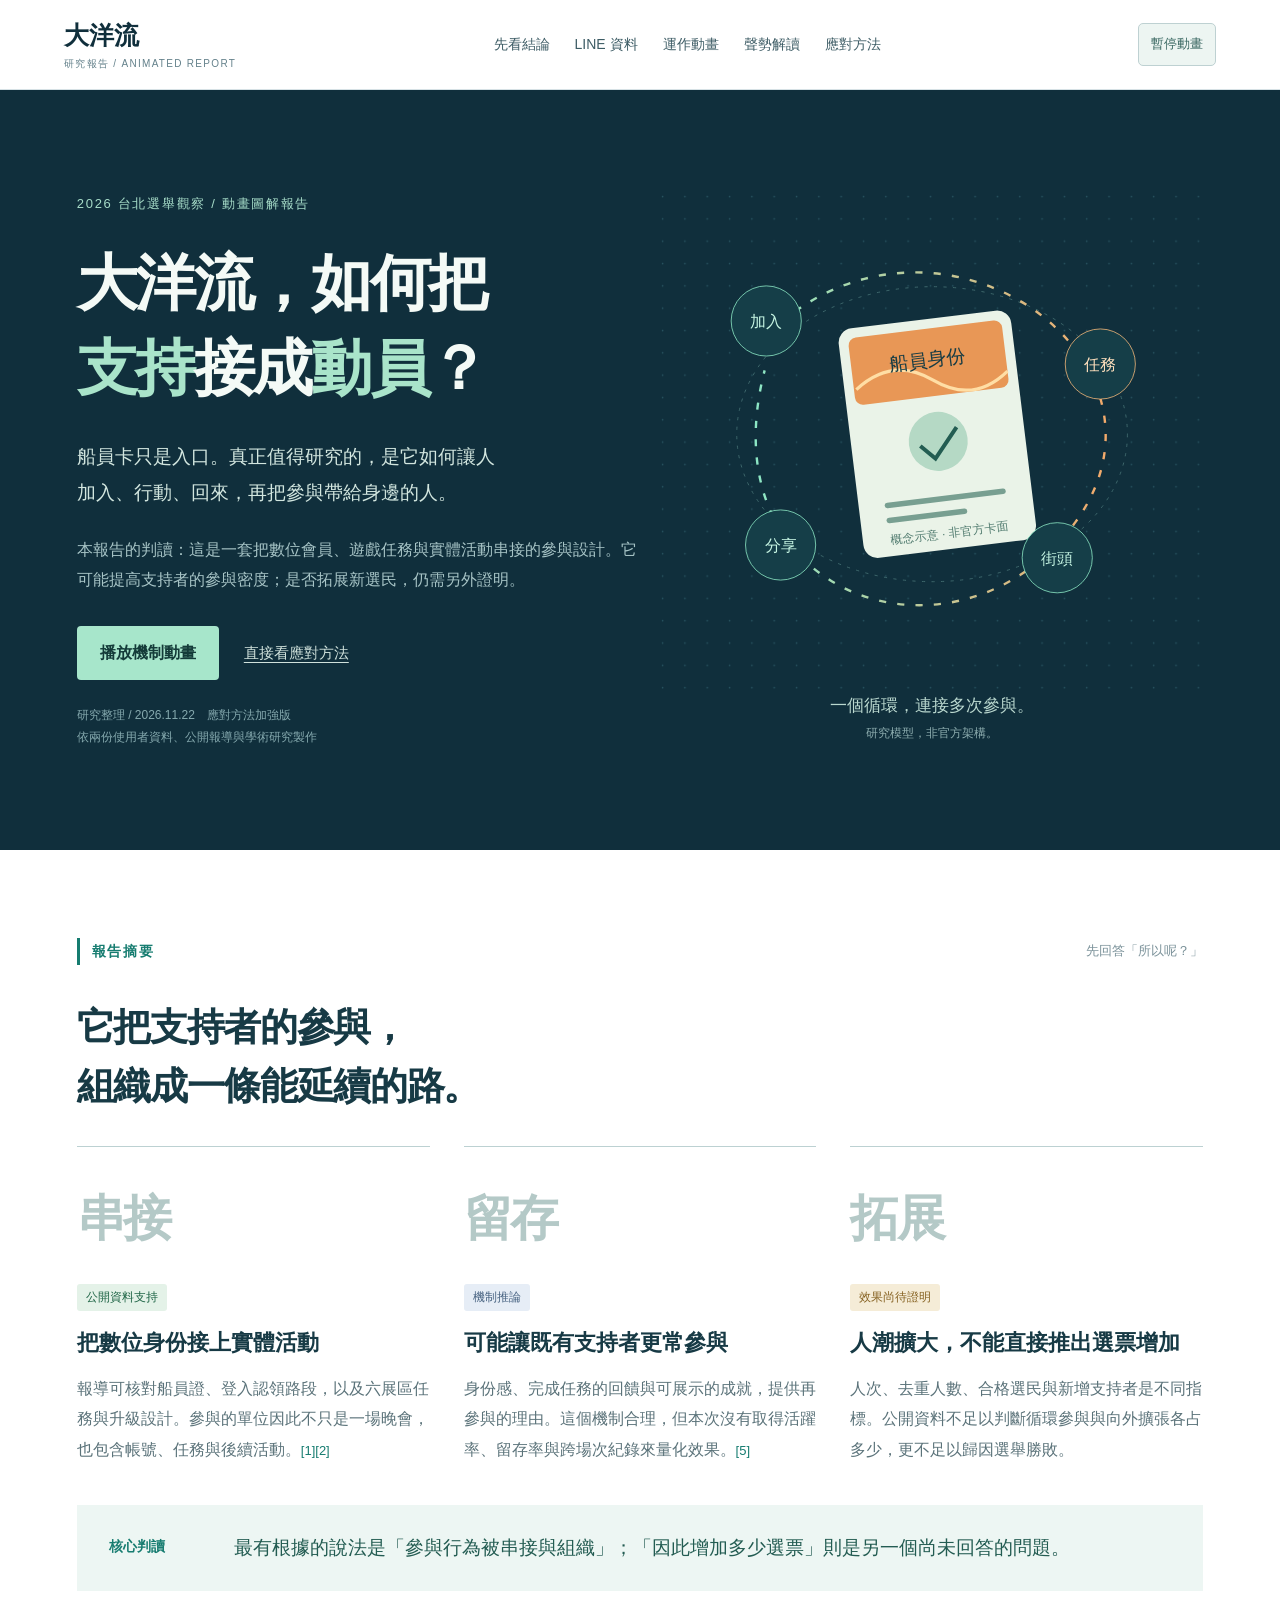
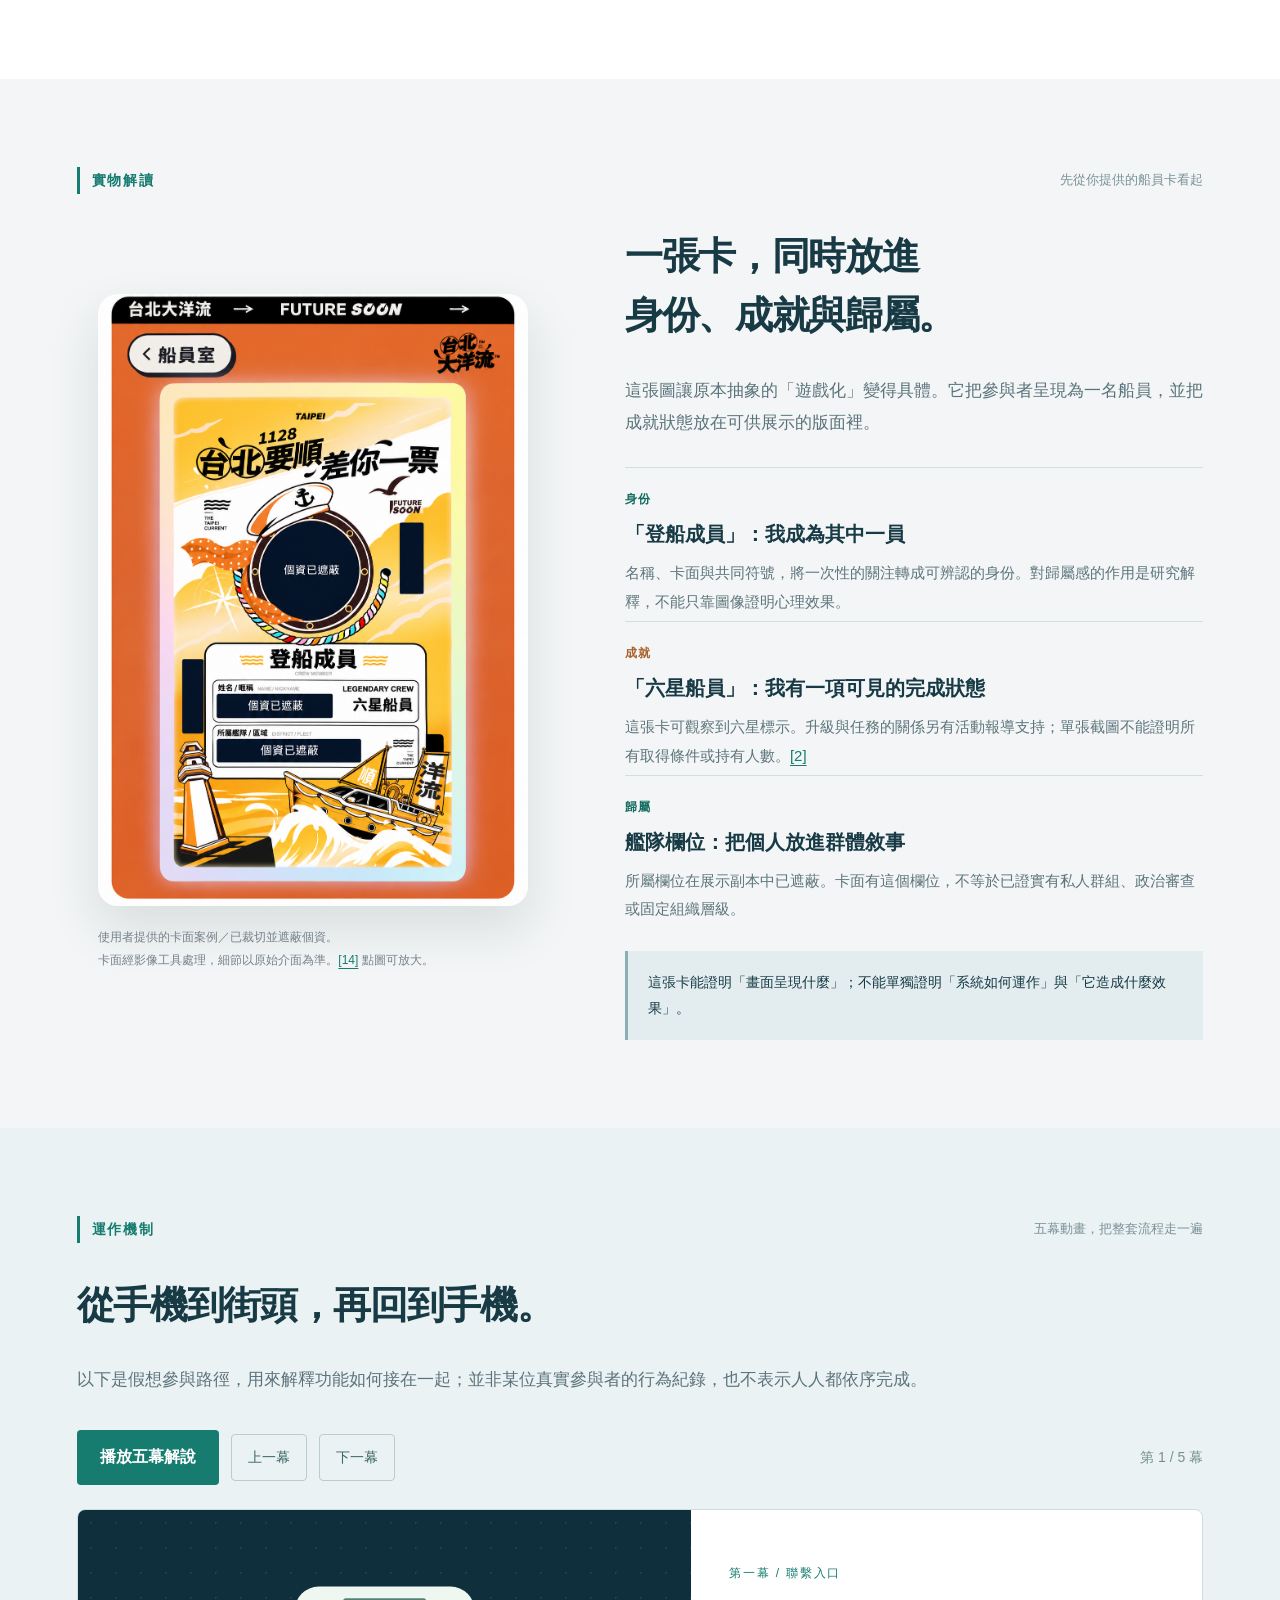
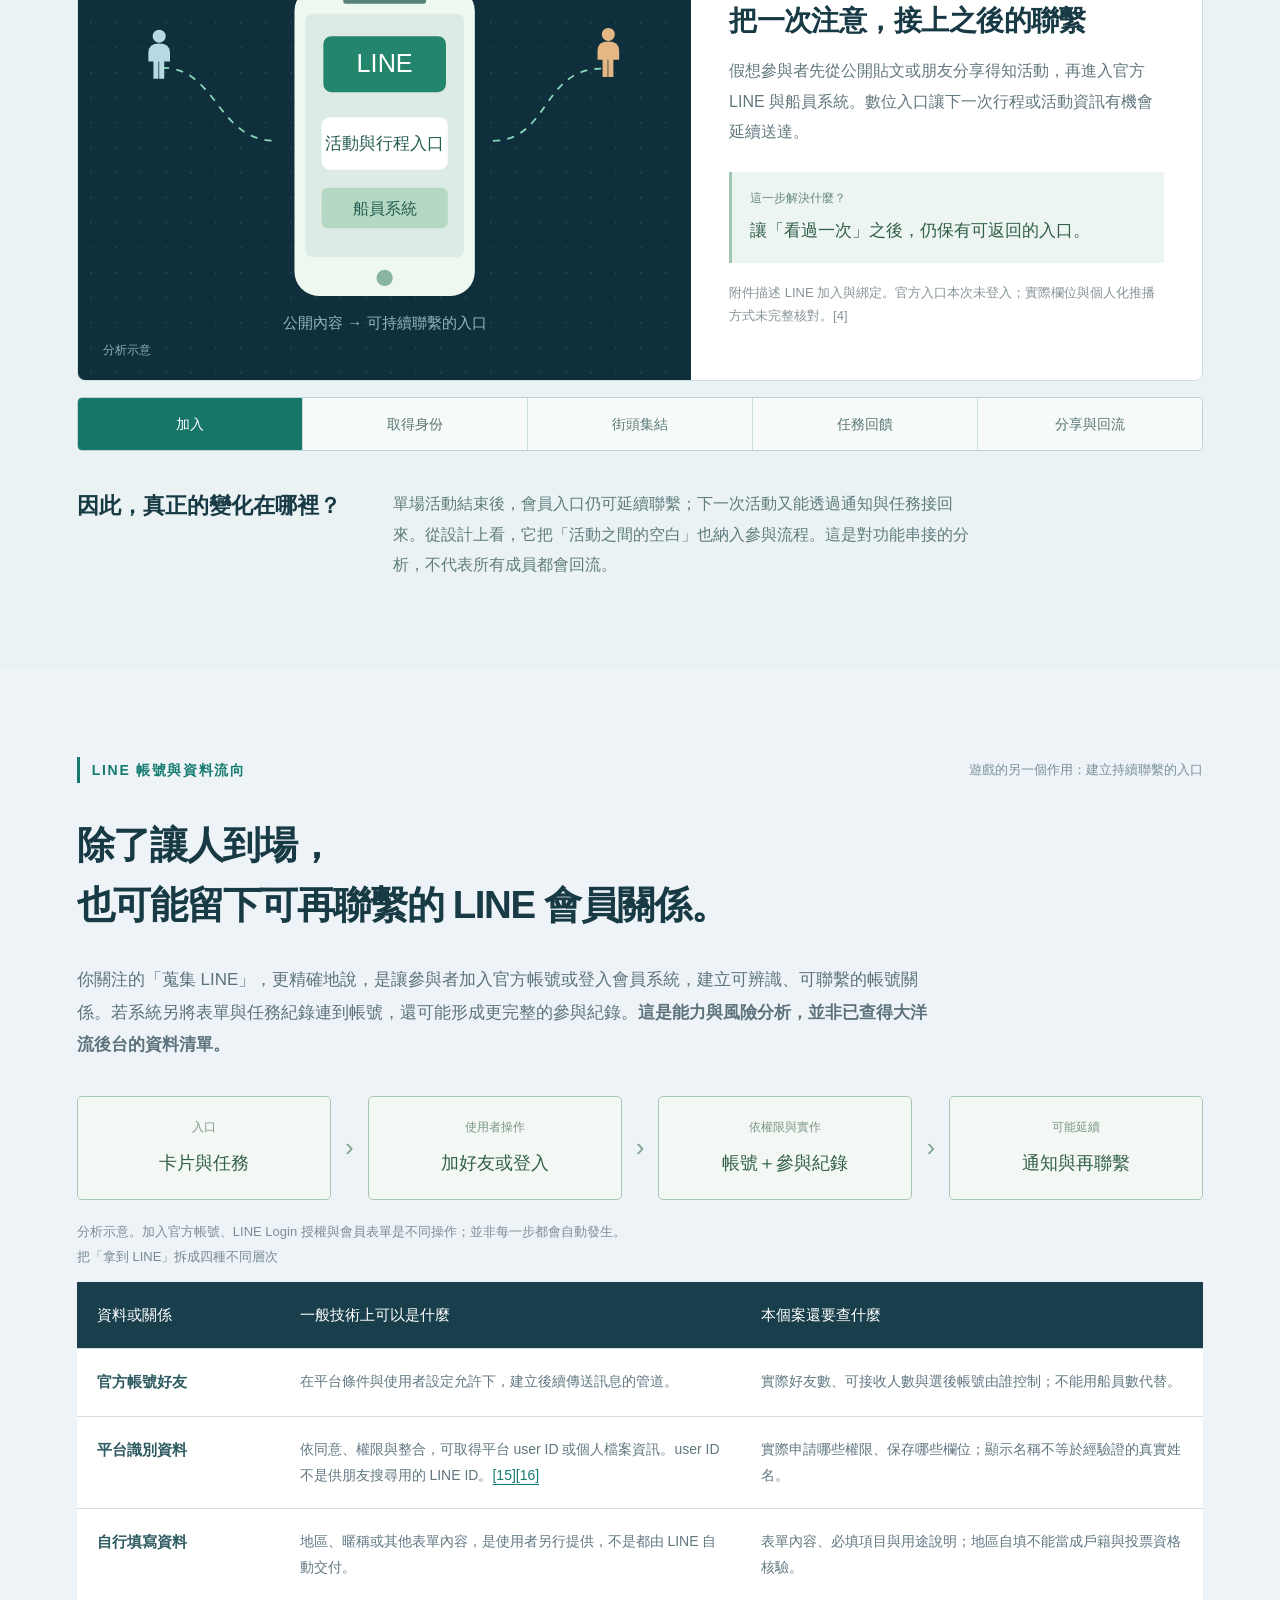
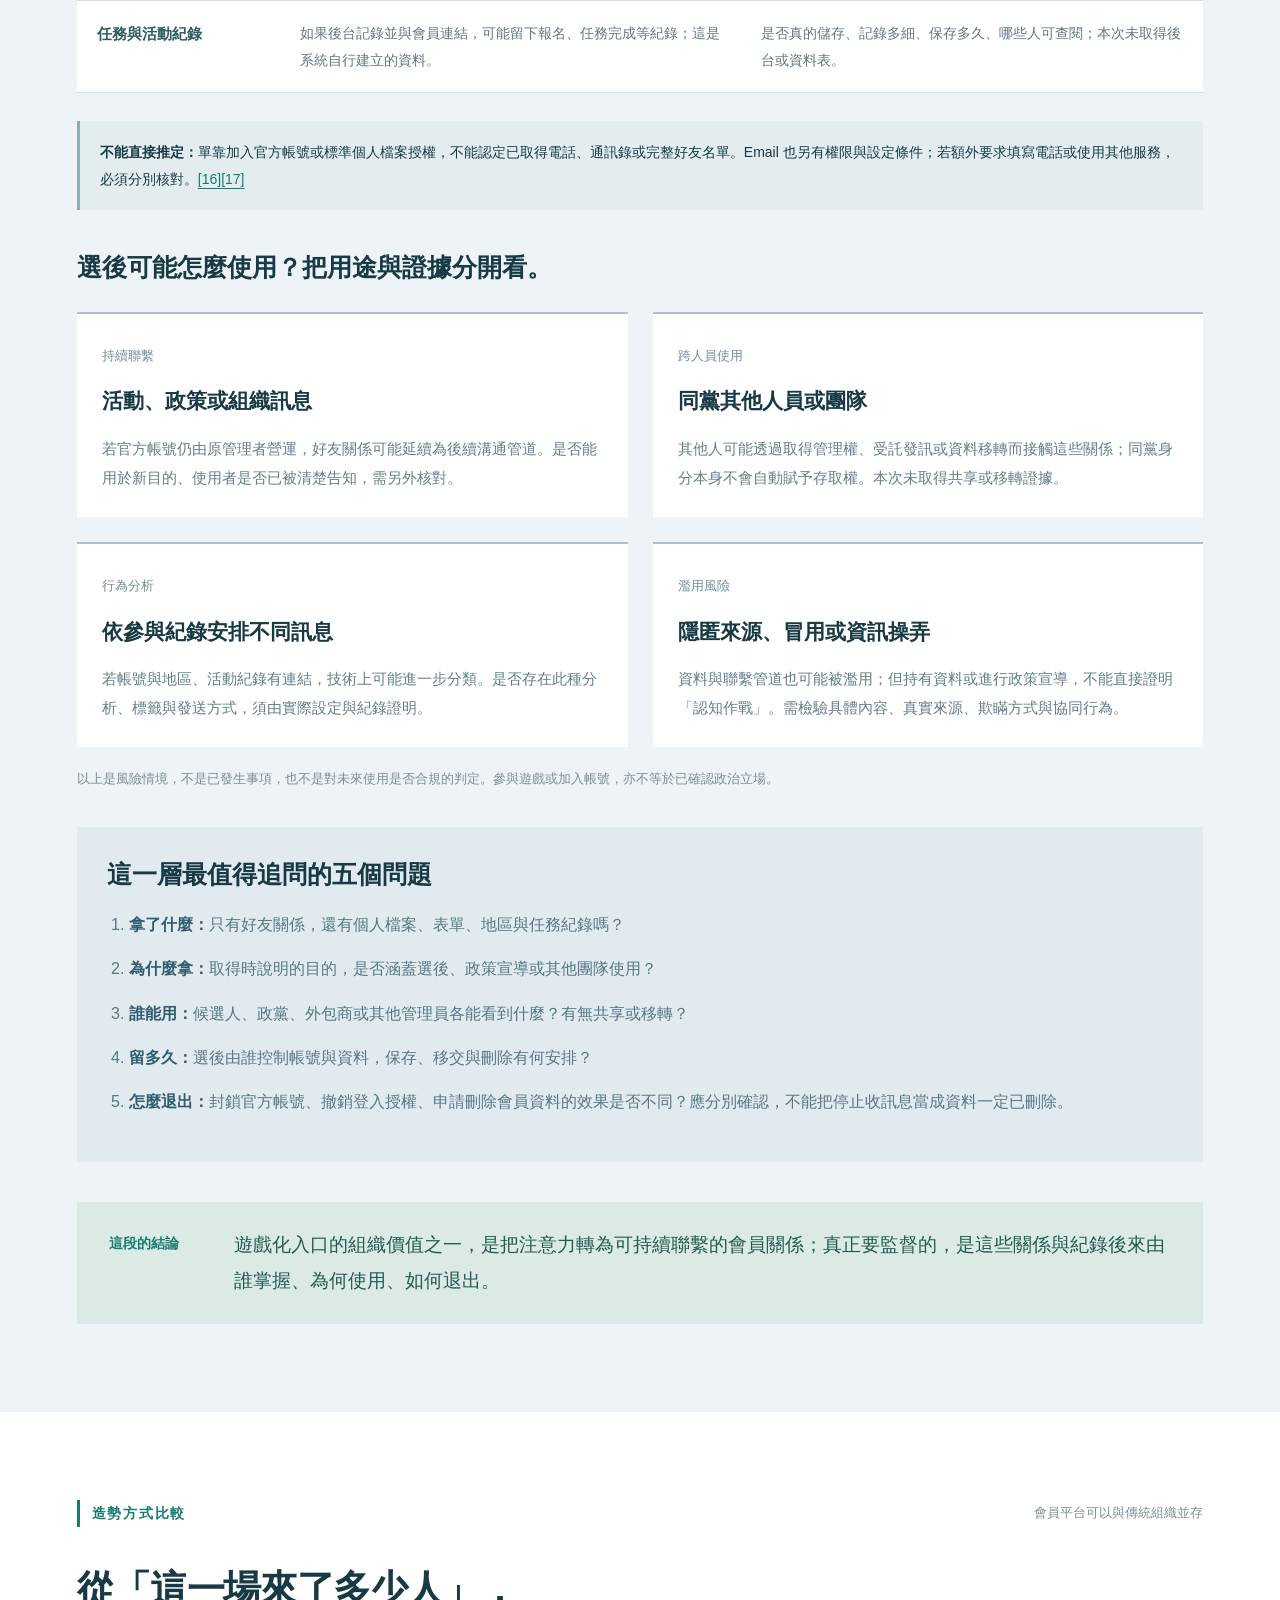
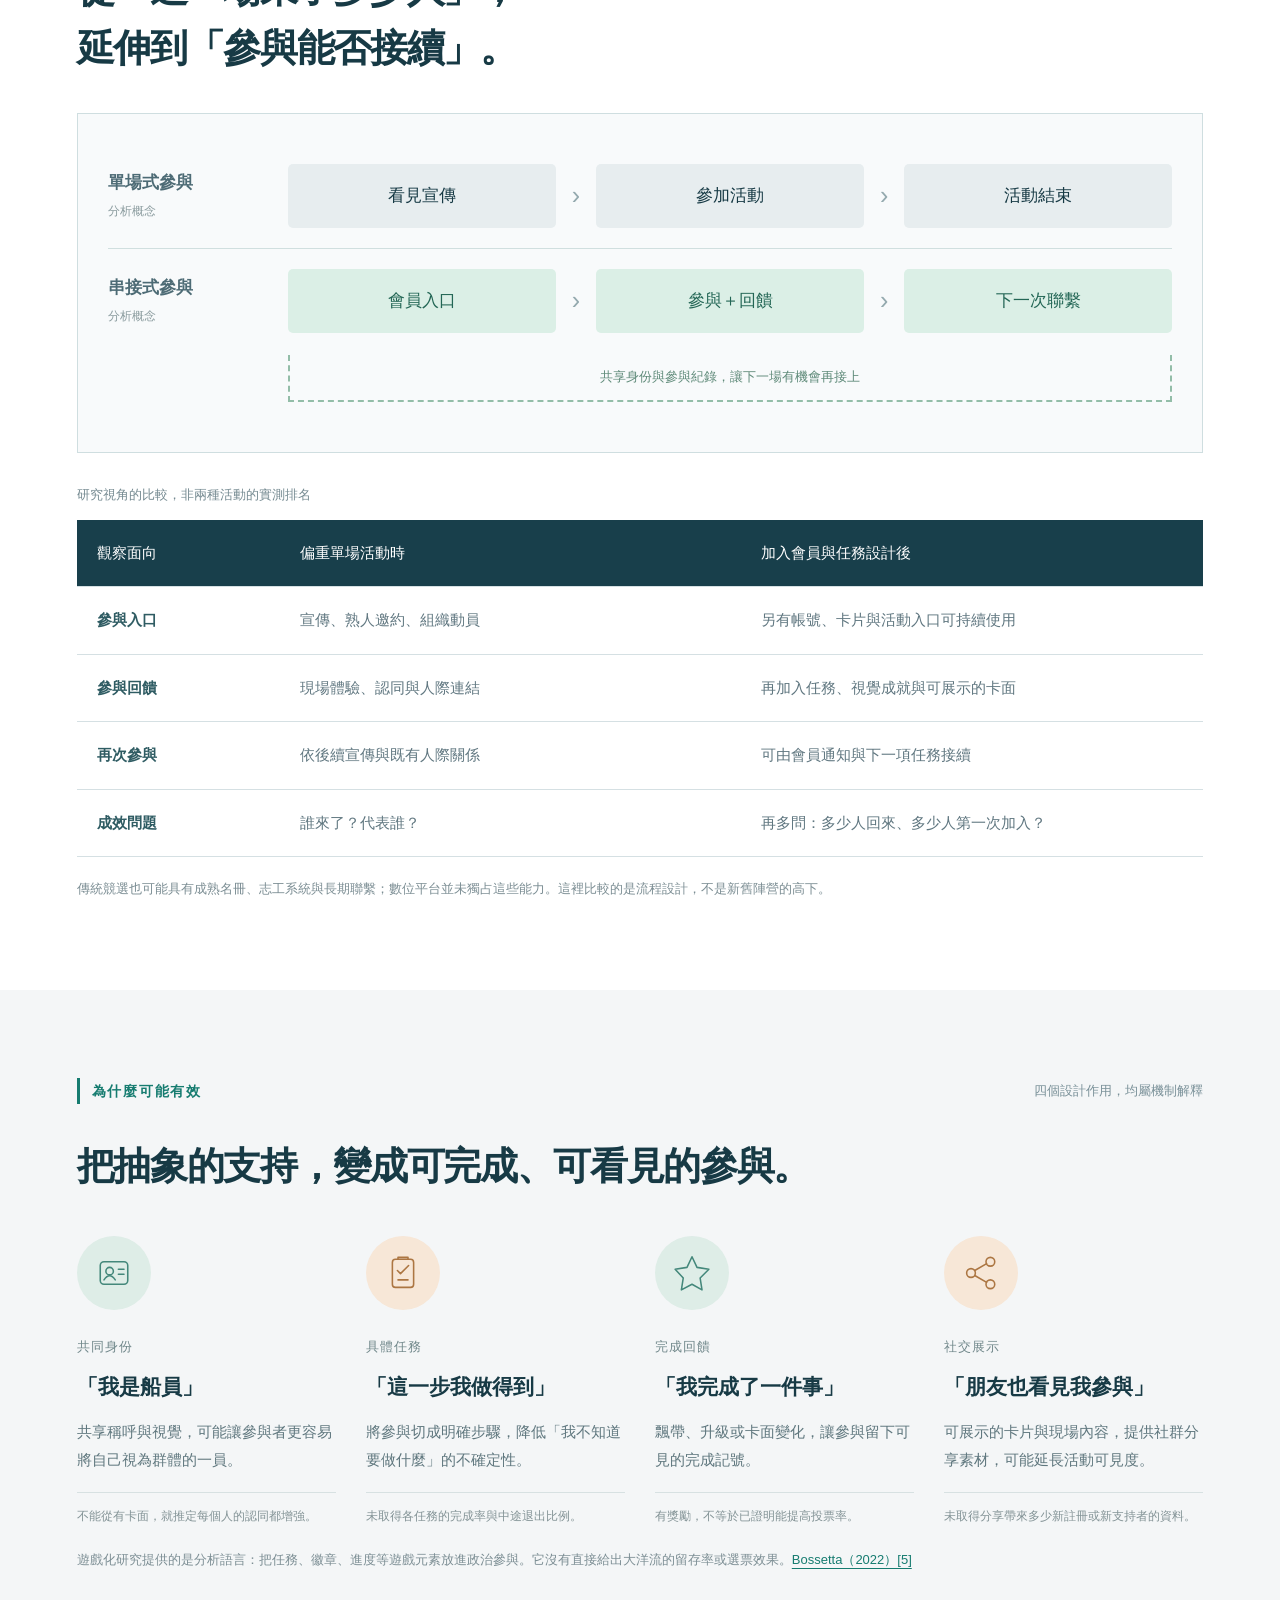
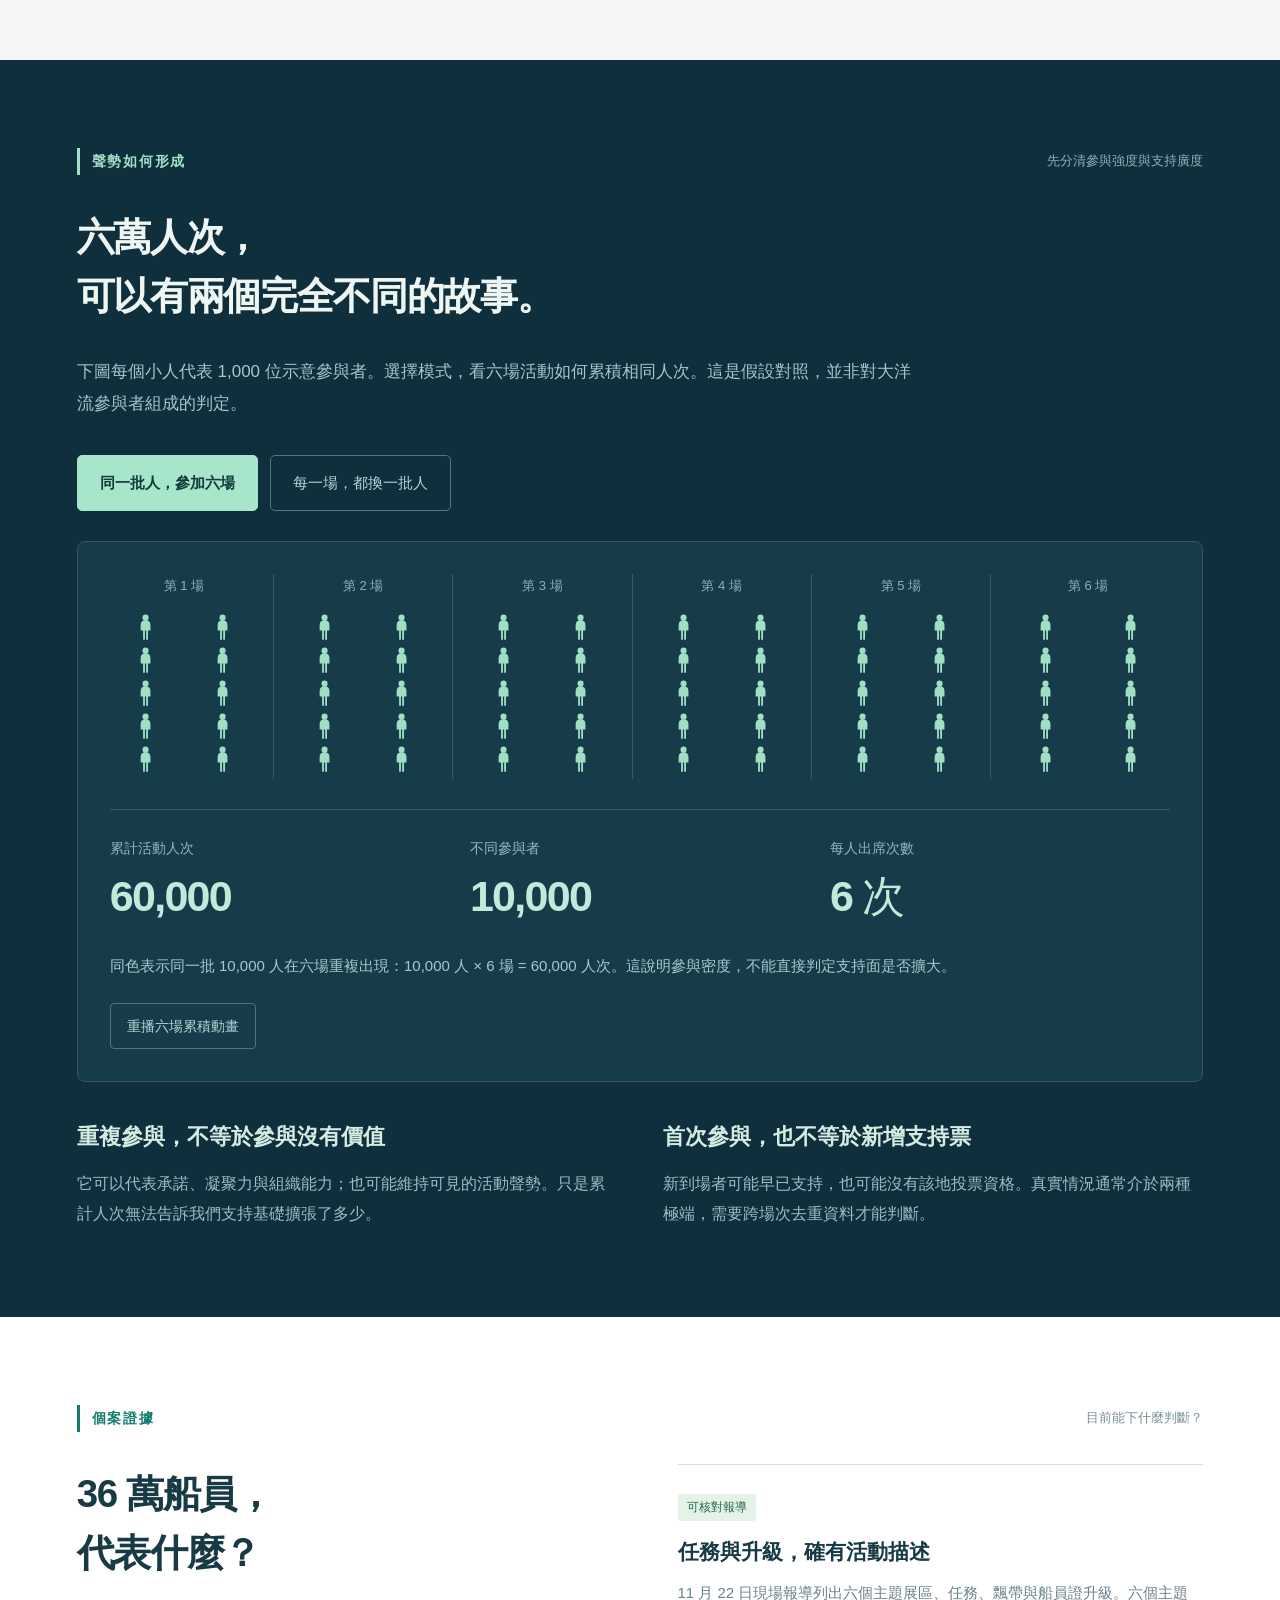
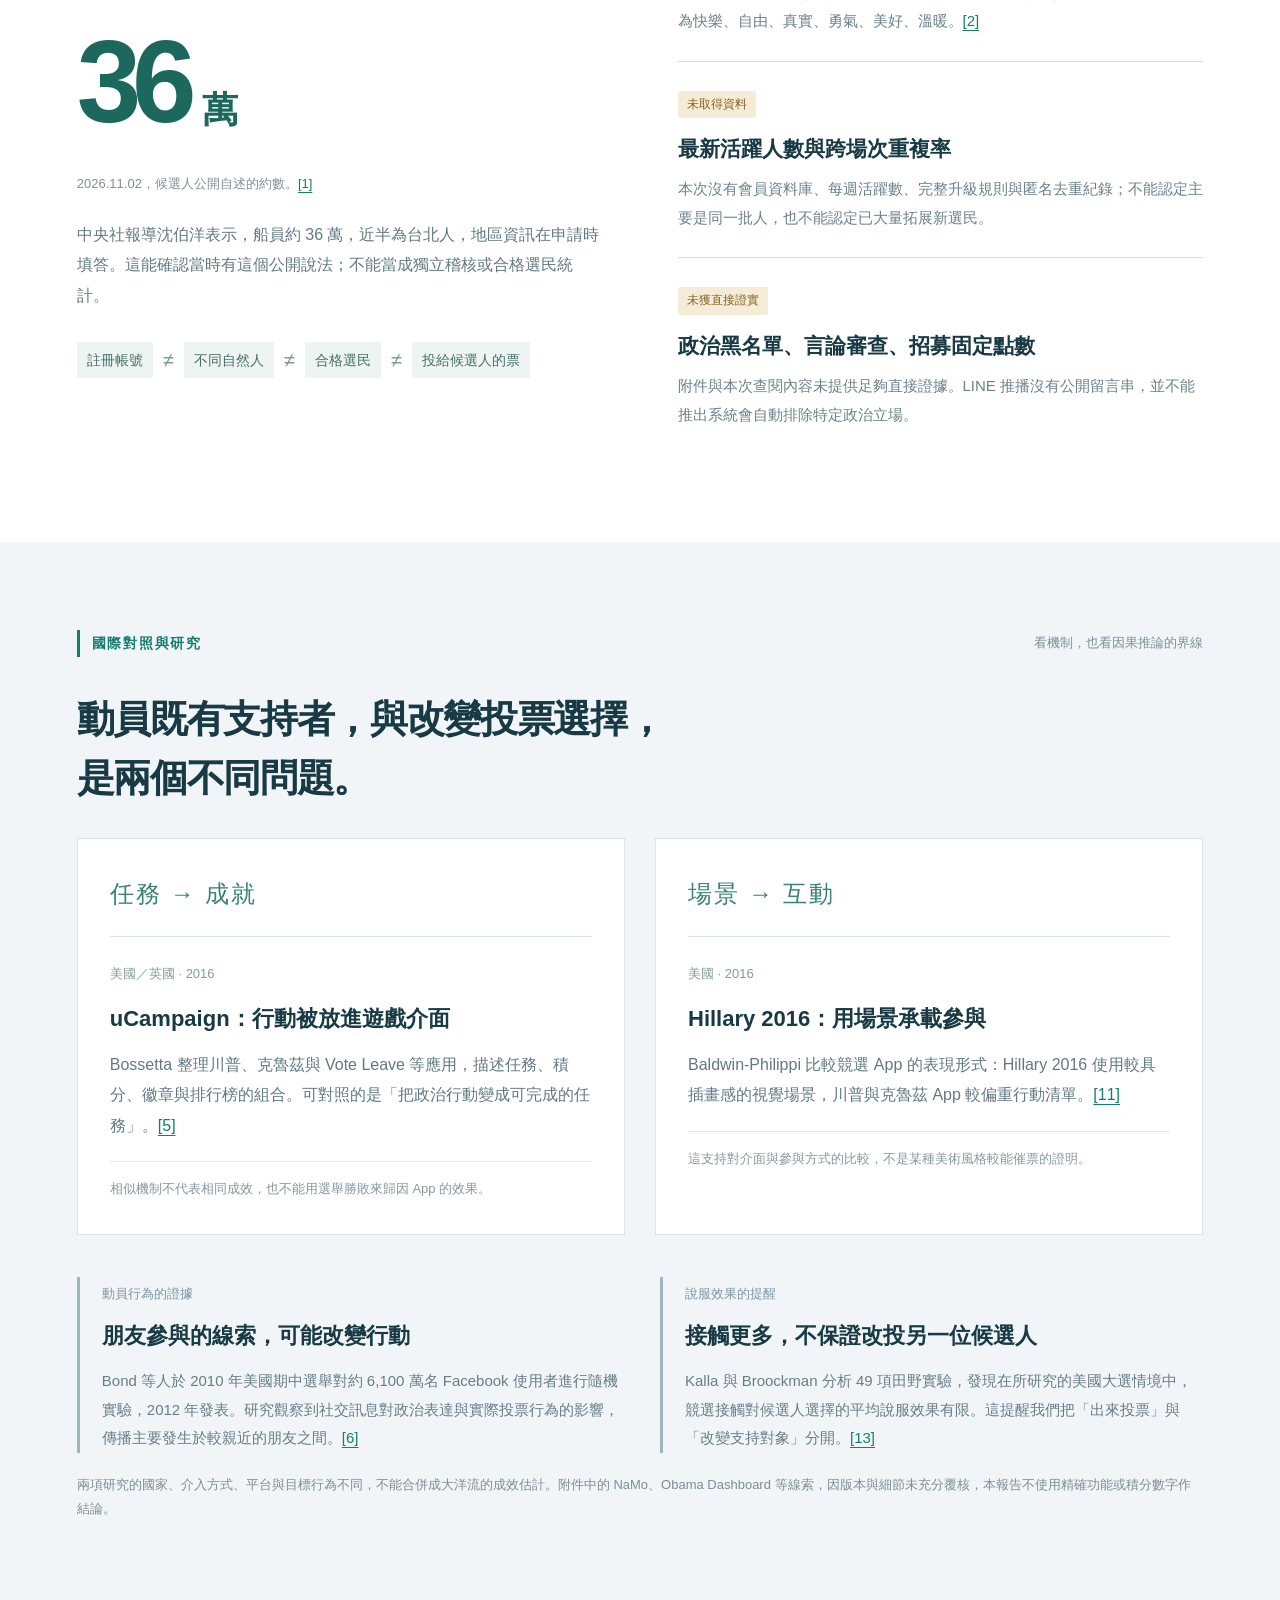
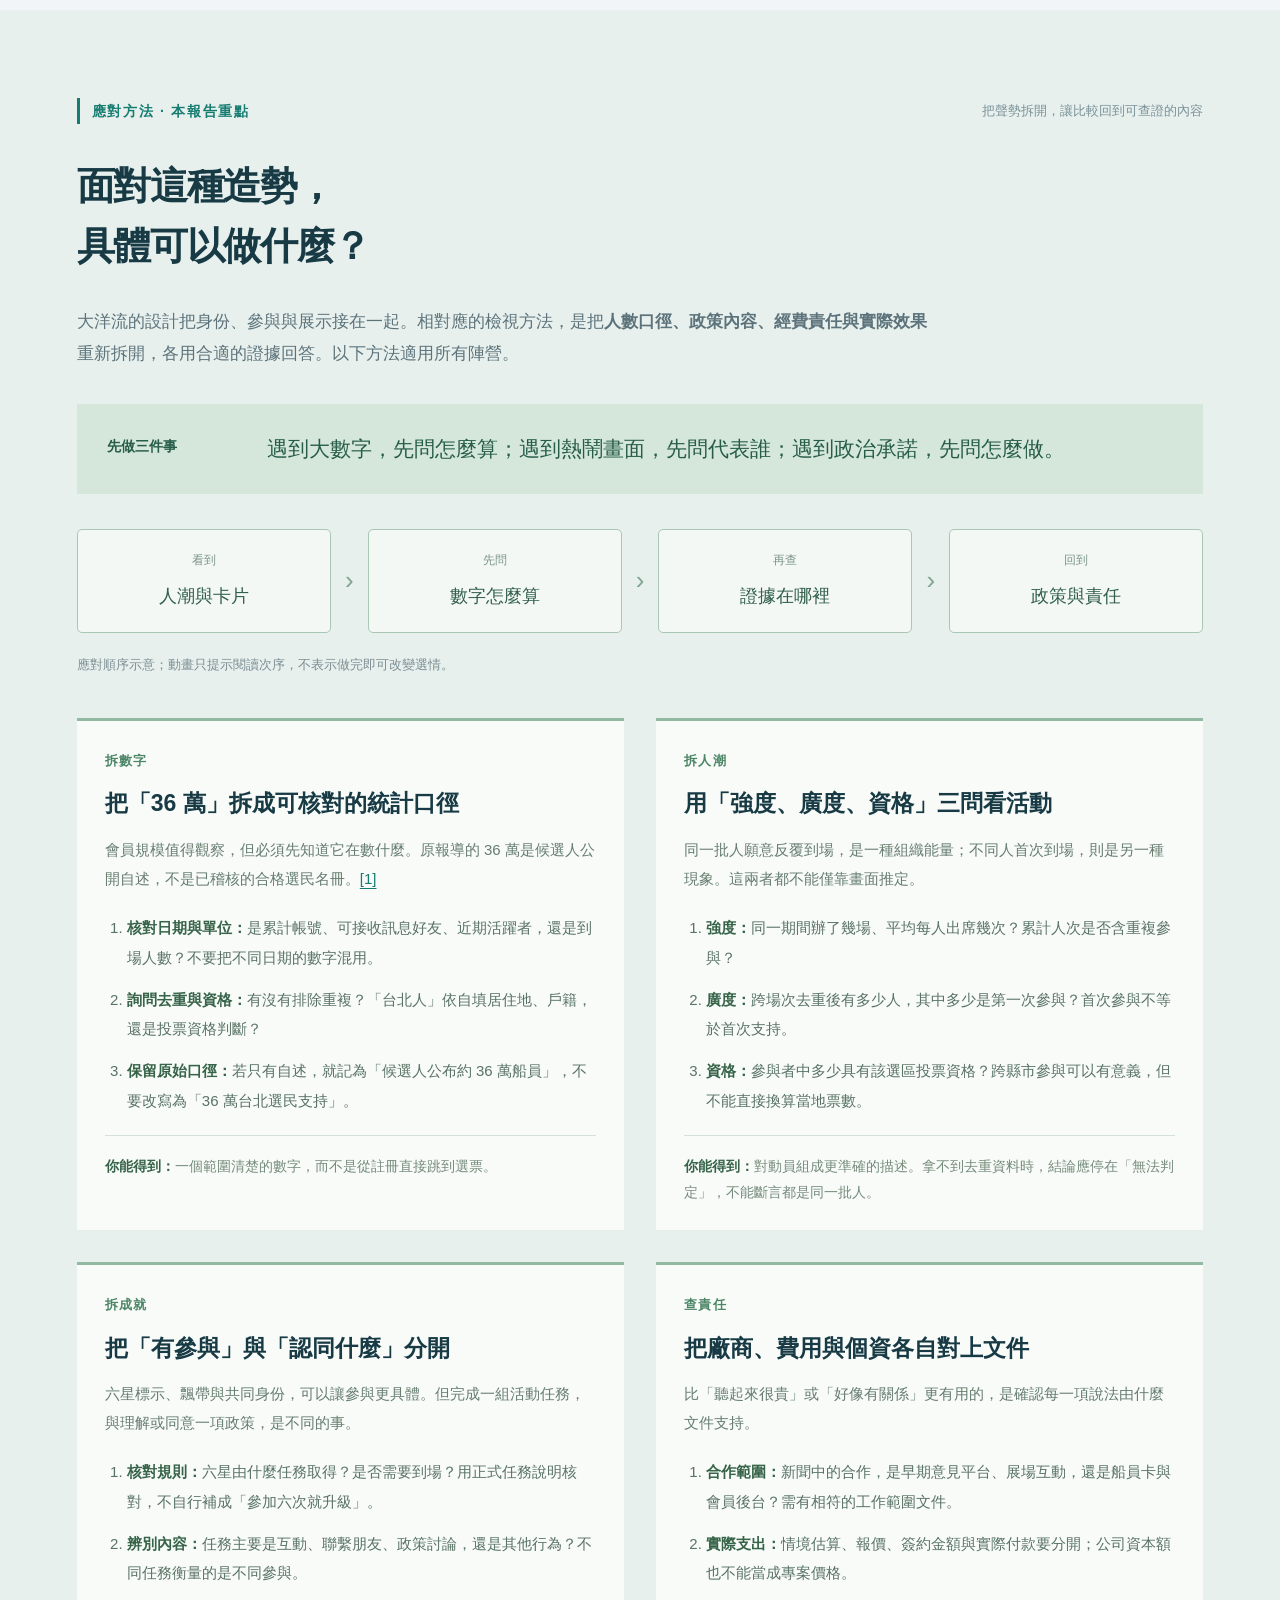
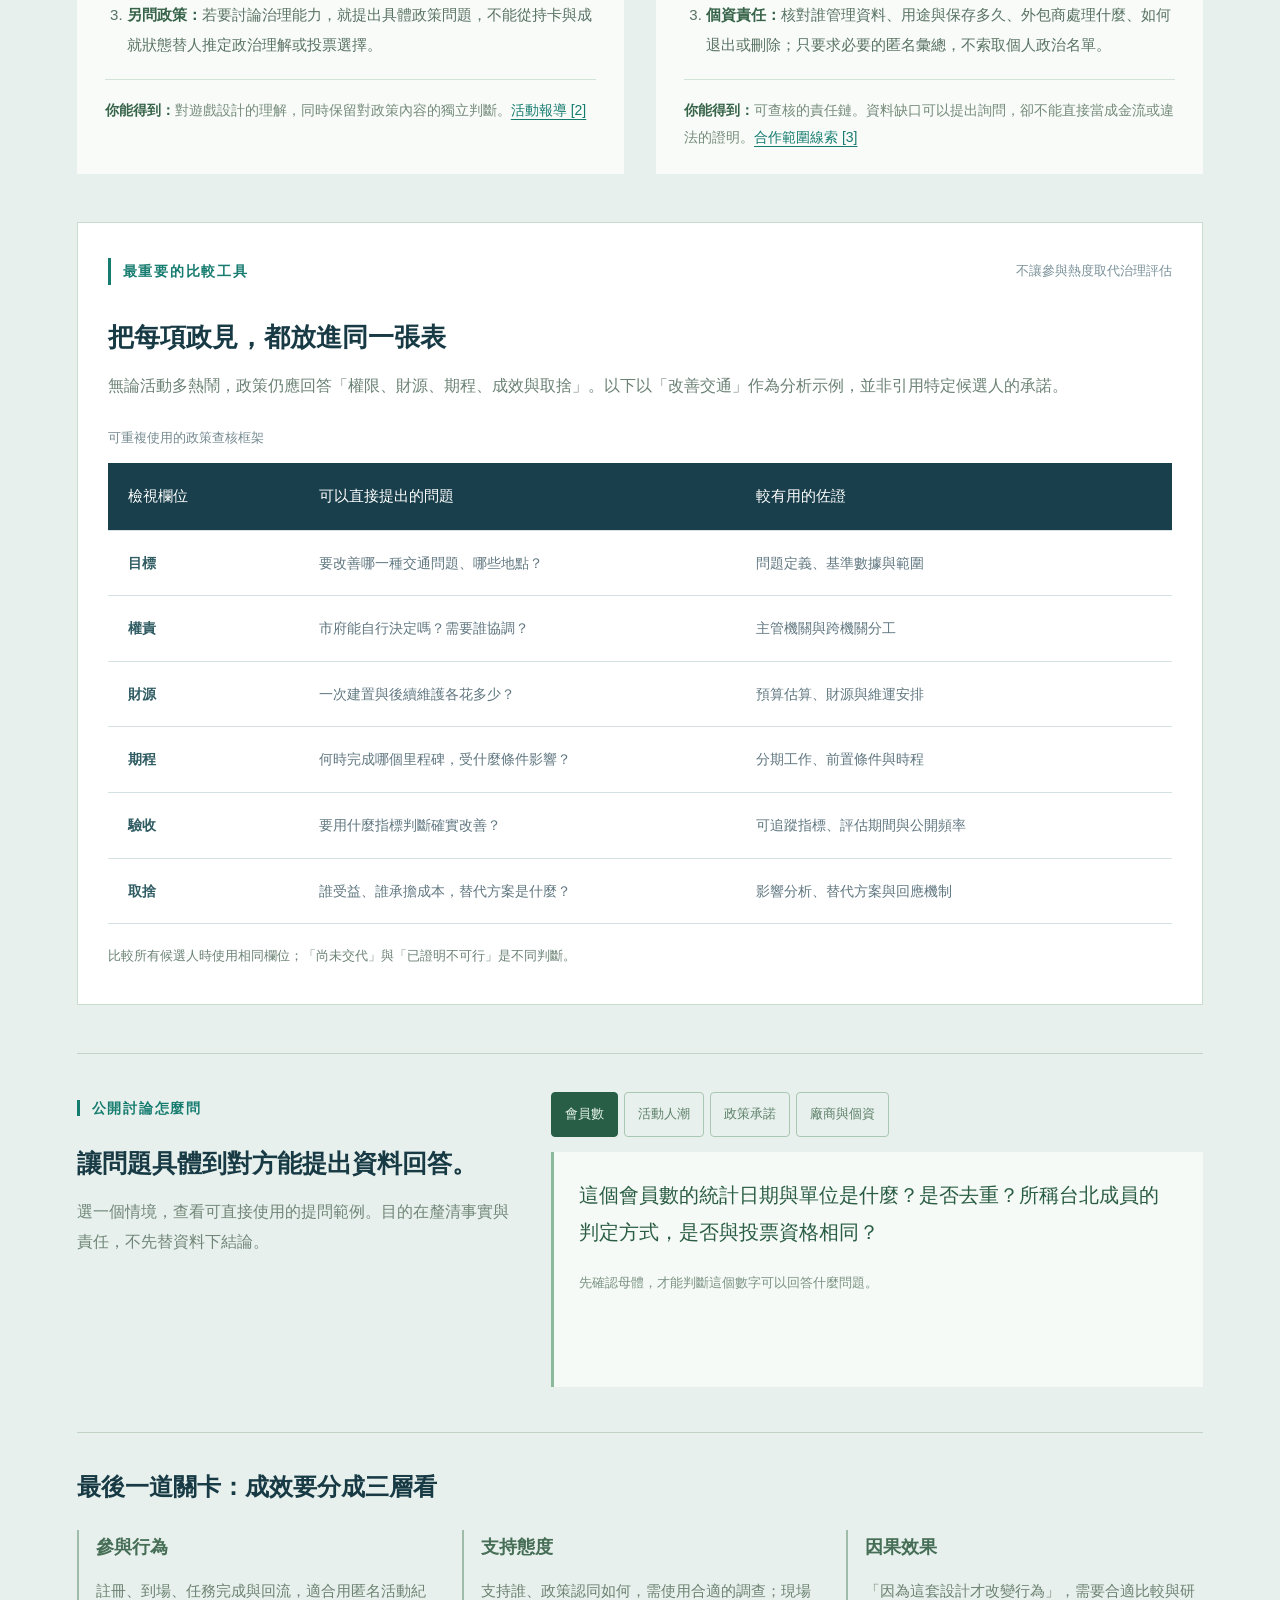
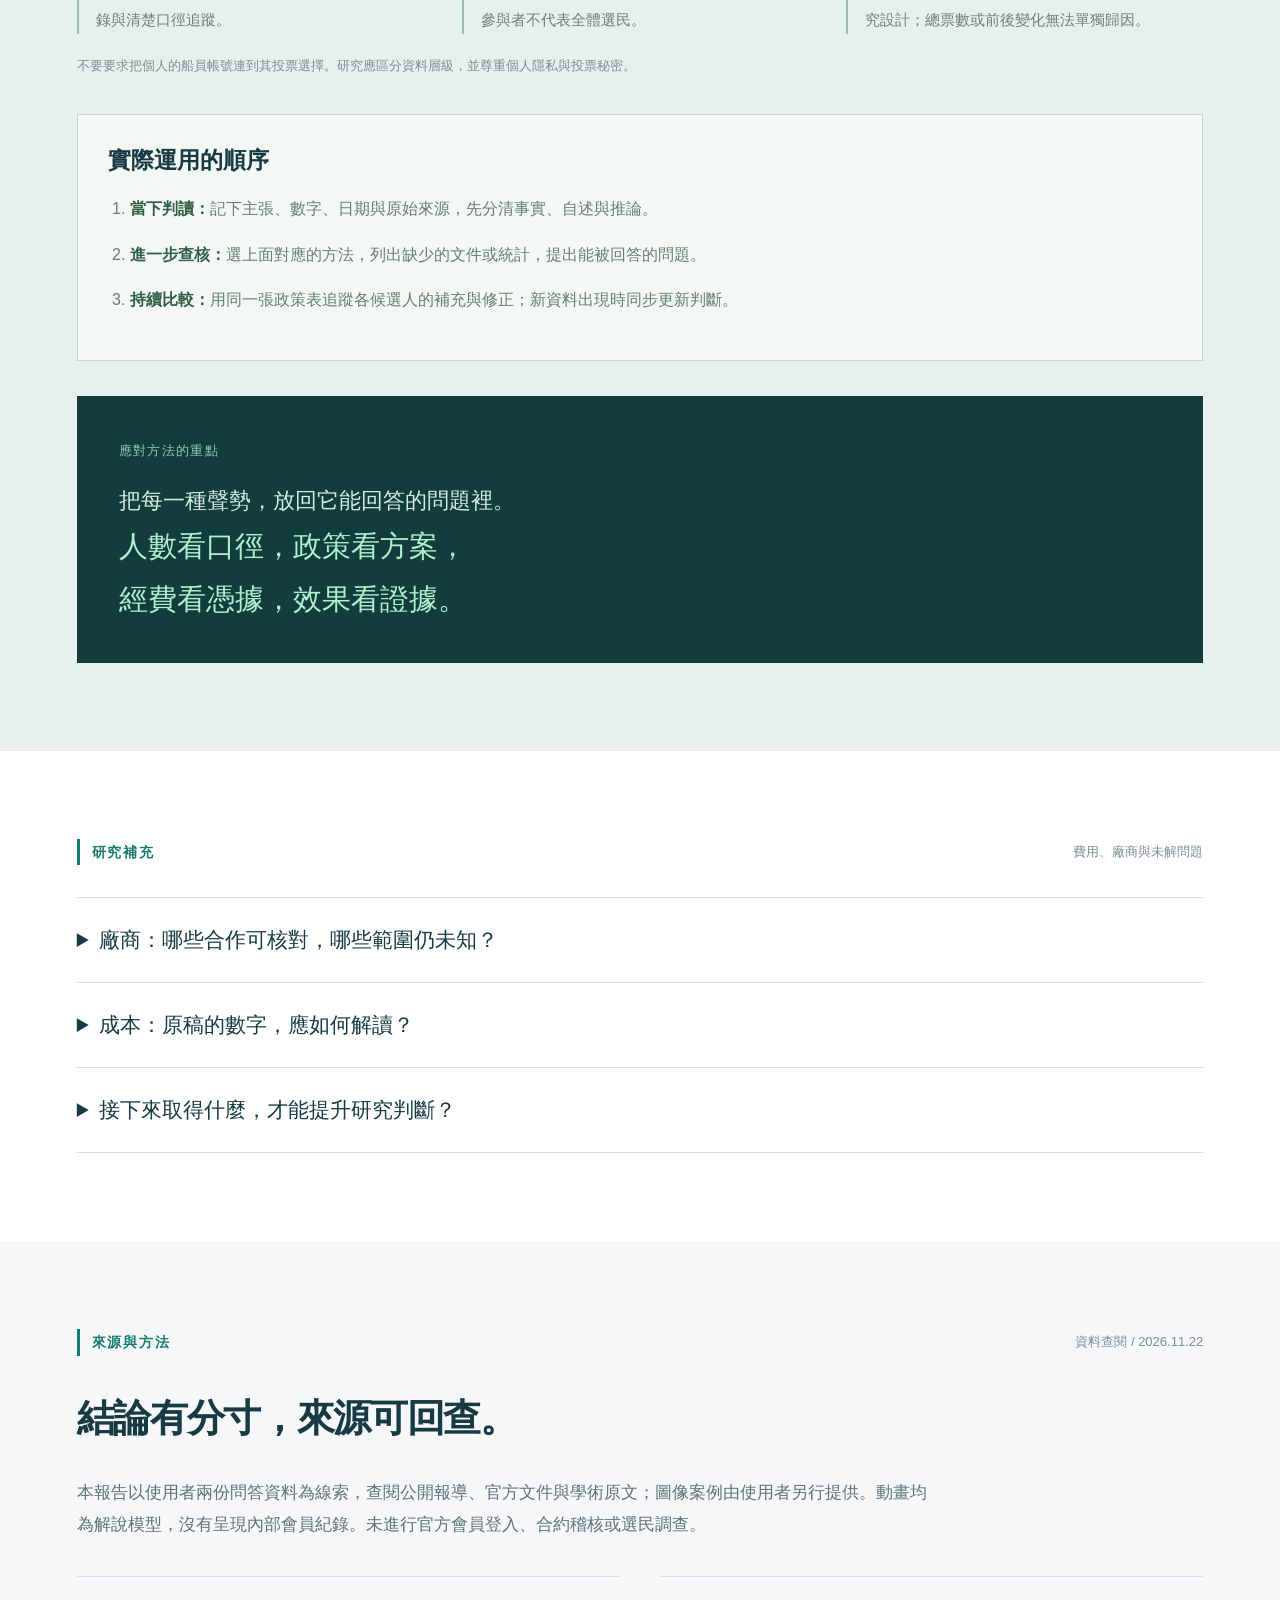
